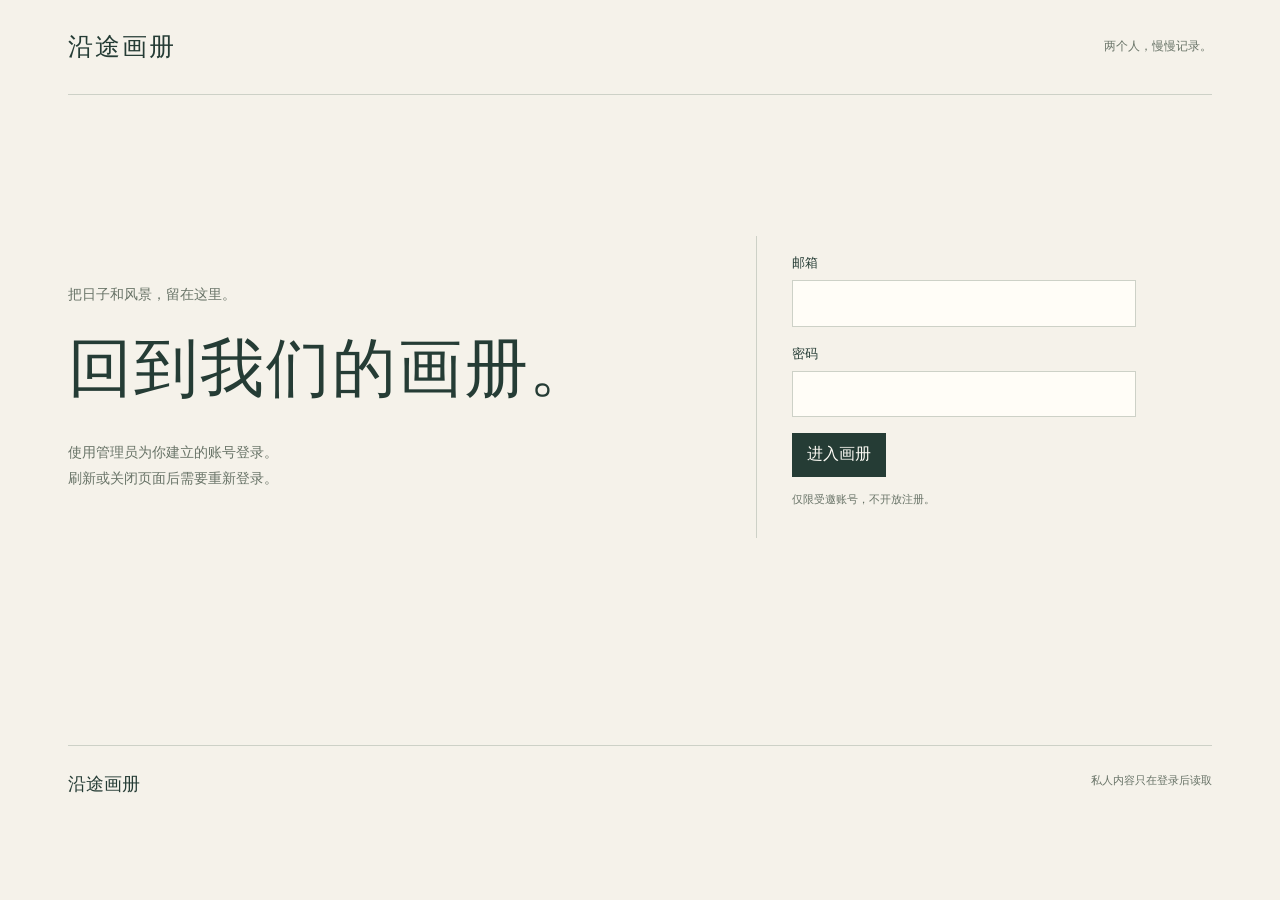
==== album/index.html @ aa5a9314 "Publish the two-account travel album login" ====
<!doctype html>
<html lang="zh-CN"><head>
<meta charset="utf-8"><meta name="viewport" content="width=device-width, initial-scale=1, viewport-fit=cover">
<meta name="theme-color" content="#f5f2ea"><meta name="robots" content="noindex,nofollow"><meta name="referrer" content="no-referrer">
<meta http-equiv="Content-Security-Policy" content="default-src 'none'; script-src 'self'; style-src 'self'; img-src 'self' blob:; connect-src https://ddzyscymhtgchghepqjr.supabase.co; font-src 'none'; object-src 'none'; base-uri 'none'; form-action 'none'">
<title>沿途画册</title><link rel="stylesheet" href="./styles.css"><script type="module" src="./app.js"></script>
</head><body>
<a class="skip" href="#entries">跳到画册</a><div class="page">
<header><a class="brand" href="./index.html">沿途画册</a><span>两个人，慢慢记录。</span></header>
<main>
<section id="unconfigured" class="welcome" hidden><p class="note">还差一步，故事才会在这里开始。</p><h1>画册尚未连接。</h1><p>登录和同步后台还没有接好。当前页面没有私人内容；接入完成后，只有受邀的两个人可以登录。</p></section>
<section id="login" class="welcome" hidden><div><p class="note">把日子和风景，留在这里。</p><h1>回到我们的画册。</h1><p>使用管理员为你建立的账号登录。<br>刷新或关闭页面后需要重新登录。</p></div><form id="login-form"><label>邮箱<input id="email" type="email" autocomplete="username" required maxlength="254"></label><label>密码<input id="password" type="password" autocomplete="current-password" required maxlength="512"></label><button class="primary" type="submit">进入画册</button><p id="login-status" role="status"></p><p class="fine">仅限受邀账号，不开放注册。</p></form></section>
<section id="album" hidden>
<div class="intro"><div><p class="note">一张照片，几句日常。</p><h1>把沿途，<br>写成我们的日子。</h1></div><div class="toolbar"><span id="identity"></span><button id="new-entry" class="primary" type="button">＋ 添加照片 / 日常</button><button id="refresh" type="button">刷新</button><button id="export" type="button">导出备份</button><button id="logout" type="button">退出</button></div></div>
<p id="sync-status" class="sync-state" role="status"></p><p id="operation-status" role="status"></p>
<div class="filterbar"><label>按城市翻阅<select id="city"><option value="">全部城市</option></select></label><span id="entry-count"></span></div>
<div id="entries" class="entries"></div><button id="more" class="more" type="button" hidden>再翻 12 页</button>
<p id="empty" class="empty" hidden>这里还是空白。写一页日常，或上传第一张旅途照片。</p>
</section>
<noscript><p>请打开浏览器的 JavaScript，再登录画册。</p></noscript>
</main><footer>沿途画册<span>私人内容只在登录后读取</span></footer></div>
<dialog id="editor" aria-labelledby="editor-title"><form id="entry-form"><div class="dialog-heading"><h2 id="editor-title">写一页</h2><button id="close-editor" type="button">关闭</button></div><label>标题<input id="title" maxlength="100" placeholder="给这一页起个名字，可留空"></label><label>想记下什么<textarea id="body" rows="7" maxlength="20000" placeholder="今天的小事，也值得留一页。"></textarea></label><div class="two-cols"><label>日期（可留空）<input id="day" type="date"></label><label>城市（逗号分隔，最多 8 个）<input id="cities" maxlength="250" placeholder="例如：珠海，苏州"></label></div><label>添加照片（每次最多 6 张）<input id="files" type="file" accept="image/jpeg,image/png,image/webp" multiple></label><p class="fine">上传的是压缩版 JPEG，长边最多 2048 像素；会移除拍摄位置等信息，透明区域转白色。原图请自行保留。每张原文件限 20MB；HEIC 请先转换。</p><div id="editor-photos" class="editor-photos"></div><p id="draft-status" role="status">草稿只留在当前页面，刷新和退出后会清空。</p><p id="save-status" role="alert"></p><button id="save-entry" class="primary" type="submit">保存这一页</button></form></dialog>
<dialog id="photo-viewer" aria-labelledby="photo-title"><div class="dialog-heading"><h2 id="photo-title">画册照片</h2><button id="close-photo" type="button">关闭</button></div><img id="large-photo" alt="画册照片"></dialog>
<dialog id="backup" aria-labelledby="backup-title"><div class="dialog-heading"><h2 id="backup-title">导出备份</h2><button id="close-backup" type="button">关闭</button></div><p>日记和照片分开下载。照片分成每份最多 32MB 的 ZIP，点一次下载一份，避免手机内存不足。照片为画册中的压缩版本。</p><p id="backup-status" role="status"></p><button id="download-json" type="button">下载日记 JSON</button><button id="download-photos" type="button" hidden>下载照片</button><div id="backup-link"></div><p class="fine">备份包含私人内容，请保存在自己的设备。导出期间请不要在其他设备修改画册；如果有改动，请重新开始备份。</p></dialog>
</body></html>
---- album/styles.css ----
:root{--paper:#f5f2ea;--ink:#253c35;--muted:#687367;--line:#cdd1c7;--white:#fffdf7;--sea:#285866;--serif:"Songti SC","SimSun",serif;font-family:-apple-system,BlinkMacSystemFont,"PingFang SC","Microsoft YaHei",sans-serif;color:var(--ink);background:var(--paper)}*{box-sizing:border-box}body{margin:0}[hidden]{display:none!important}button,input,textarea,select{font:inherit}button,a{-webkit-tap-highlight-color:transparent}button{min-height:44px;padding:9px 14px;border:1px solid var(--line);background:transparent;color:var(--ink);cursor:pointer}button:disabled{opacity:.55;cursor:wait}input,textarea,select{display:block;width:100%;padding:11px;border:1px solid var(--line);border-radius:0;background:var(--white);color:var(--ink)}textarea{resize:vertical;line-height:1.8}label{display:block;font-size:13px;line-height:1.7}label>input,label>textarea,label>select{margin-top:6px}a{color:inherit;text-underline-offset:5px}:focus-visible{outline:3px solid var(--sea);outline-offset:4px}h1,h2,h3,p{margin:0}.page{max-width:1240px;padding:0 48px;margin:auto}header{display:flex;justify-content:space-between;align-items:center;padding:28px 0;border-bottom:1px solid var(--line)}.brand{font:25px/1.5 var(--serif);text-decoration:none;letter-spacing:.08em}header>span{font-size:12px;color:var(--muted)}.skip{position:fixed;left:12px;top:-80px;background:var(--white);padding:12px}.skip:focus{top:10px;z-index:5}h1{font:400 clamp(38px,5vw,64px)/1.4 var(--serif);letter-spacing:.03em;margin:15px 0 25px}h2,h3{font-family:var(--serif);font-weight:400}.note{font:16px/1.8 var(--serif);color:var(--muted)}.welcome{min-height:65vh;padding:80px 0;display:grid;grid-template-columns:1.15fr .85fr;gap:70px;align-items:center}.welcome>p,.welcome>div>p{font-size:14px;line-height:1.9;color:var(--muted)}#unconfigured{display:block;max-width:700px}#unconfigured p{max-width:500px}form label{margin-bottom:16px}.primary{background:var(--ink);color:var(--white);border-color:var(--ink)}#login-form{max-width:380px;border-left:1px solid var(--line);padding:16px 0 16px 35px}.fine{font-size:11px!important;line-height:1.9!important;color:var(--muted);margin:12px 0}#login-status,#save-status,#operation-status{font-size:13px;line-height:1.8;white-space:pre-wrap;color:#8a3e2d;margin-top:10px}.intro{display:flex;justify-content:space-between;gap:50px;align-items:center;padding:55px 0 20px}.toolbar{display:flex;flex-wrap:wrap;max-width:340px;gap:9px;justify-content:flex-end}.toolbar>span{display:block;width:100%;text-align:right;font-size:12px;margin-bottom:5px;color:var(--muted)}.toolbar button{font-size:12px}.sync-state{font-size:12px;color:var(--muted);min-height:22px}.filterbar{display:flex;align-items:end;justify-content:space-between;gap:20px;border-top:1px solid var(--line);padding:25px 0 32px;margin-top:20px}.filterbar label{width:min(270px,65%)}.filterbar>span{font-size:12px;color:var(--muted);padding-bottom:12px}.entries{display:grid;grid-template-columns:repeat(2,minmax(0,1fr));gap:42px 35px;align-items:start}.entry:nth-child(even){margin-top:45px}.cover{position:relative;background:#dfe5d9;border:0;padding:0;width:100%;aspect-ratio:1.3;display:block;overflow:hidden;text-align:center}.cover img{width:100%;height:100%;object-fit:cover;display:block}.cover span{display:block;font-size:12px;padding:20px}.entry-meta{display:flex;justify-content:space-between;gap:10px;flex-wrap:wrap;font-size:11px;color:var(--muted);margin:15px 0 8px}.entry h2{font-size:27px;line-height:1.5;overflow-wrap:anywhere}.entry-text{font-size:14px;line-height:2;white-space:pre-wrap;overflow-wrap:anywhere;margin-top:12px}.entry-cities{font-size:12px;color:var(--sea);line-height:1.8;margin-top:9px}.entry-actions{display:flex;gap:8px;flex-wrap:wrap;margin-top:14px}.entry-actions button{font-size:12px;padding:6px 10px}.replies{margin-top:20px;border-top:1px solid var(--line);padding-top:14px}.replies summary{font-size:12px;cursor:pointer;min-height:35px}.reply{border-bottom:1px dashed var(--line);padding:12px 0}.reply p{white-space:pre-wrap;overflow-wrap:anywhere;font-size:12px;line-height:1.9}.reply small{font-size:10px;color:var(--muted)}.reply button{font-size:11px;padding:4px 9px;min-height:35px;margin-top:6px}.reply-form{margin-top:12px}.reply-form textarea{font-size:13px}.reply-form button{font-size:12px;margin-top:8px}.reply-status{font-size:12px;color:#8a3e2d;line-height:1.8}.empty{padding:55px 0 80px;line-height:2;font:22px/2 var(--serif);color:var(--muted);max-width:450px}.more{margin:35px 0;width:100%}footer{margin-top:65px;border-top:1px solid var(--line);padding:25px 0 35px;font:18px/1.5 var(--serif);display:flex;justify-content:space-between;gap:20px}footer span{font:11px/1.8 -apple-system,BlinkMacSystemFont,sans-serif;color:var(--muted)}dialog{width:min(700px,94vw);max-height:90svh;overflow:auto;border:0;background:var(--paper);color:var(--ink);padding:26px}dialog::backdrop{background:#10251de3}.dialog-heading{display:flex;justify-content:space-between;align-items:center;gap:18px;margin-bottom:24px}.dialog-heading h2{font-size:27px}.dialog-heading button{font-size:12px}.two-cols{display:grid;grid-template-columns:1fr 1fr;gap:16px}#draft-status{font-size:12px;color:var(--muted);line-height:1.9;margin:15px 0}#save-entry{margin-top:15px}.editor-photos{display:flex;flex-wrap:wrap;gap:8px}.editor-photos button{font-size:12px}#photo-viewer{width:min(1100px,96vw)}#large-photo{display:block;max-width:100%;max-height:70svh;object-fit:contain;margin:auto}.photo-nav{display:flex;justify-content:center;gap:12px;margin-top:15px}.photo-nav button{font-size:12px}#backup>p{font-size:13px;line-height:1.9}#backup>button{font-size:12px;margin:20px 8px 0 0}#backup-link a{display:block;margin-top:20px;padding:12px;background:var(--ink);color:white;text-decoration:none;font-size:13px}body.dialog-open{overflow:hidden}
@media(max-width:700px){.page{padding:0 22px}header{padding:19px 0}.brand{font-size:23px}header>span{font-size:10px}.welcome{display:block;padding:45px 0}.welcome h1{font-size:37px}#login-form{border:0;border-top:1px solid var(--line);padding:25px 0 0;margin-top:35px;max-width:none}.intro{display:block;padding:40px 0 20px}h1{font-size:42px}.toolbar{max-width:none;justify-content:flex-start;gap:7px}.toolbar>span{text-align:left;margin:0 0 4px}.toolbar button{font-size:11px;padding:8px 11px}.entries{display:block}.entry{margin-bottom:38px}.entry:nth-child(even){margin-top:0}.entry h2{font-size:26px}.entry-text{font-size:14px}.filterbar{padding-top:20px}.filterbar label{font-size:11px}.filterbar>span{font-size:11px}dialog{padding:20px 16px}.two-cols{grid-template-columns:1fr;gap:0}.dialog-heading h2{font-size:25px}footer{margin-top:45px;font-size:16px}footer span{font-size:10px}}
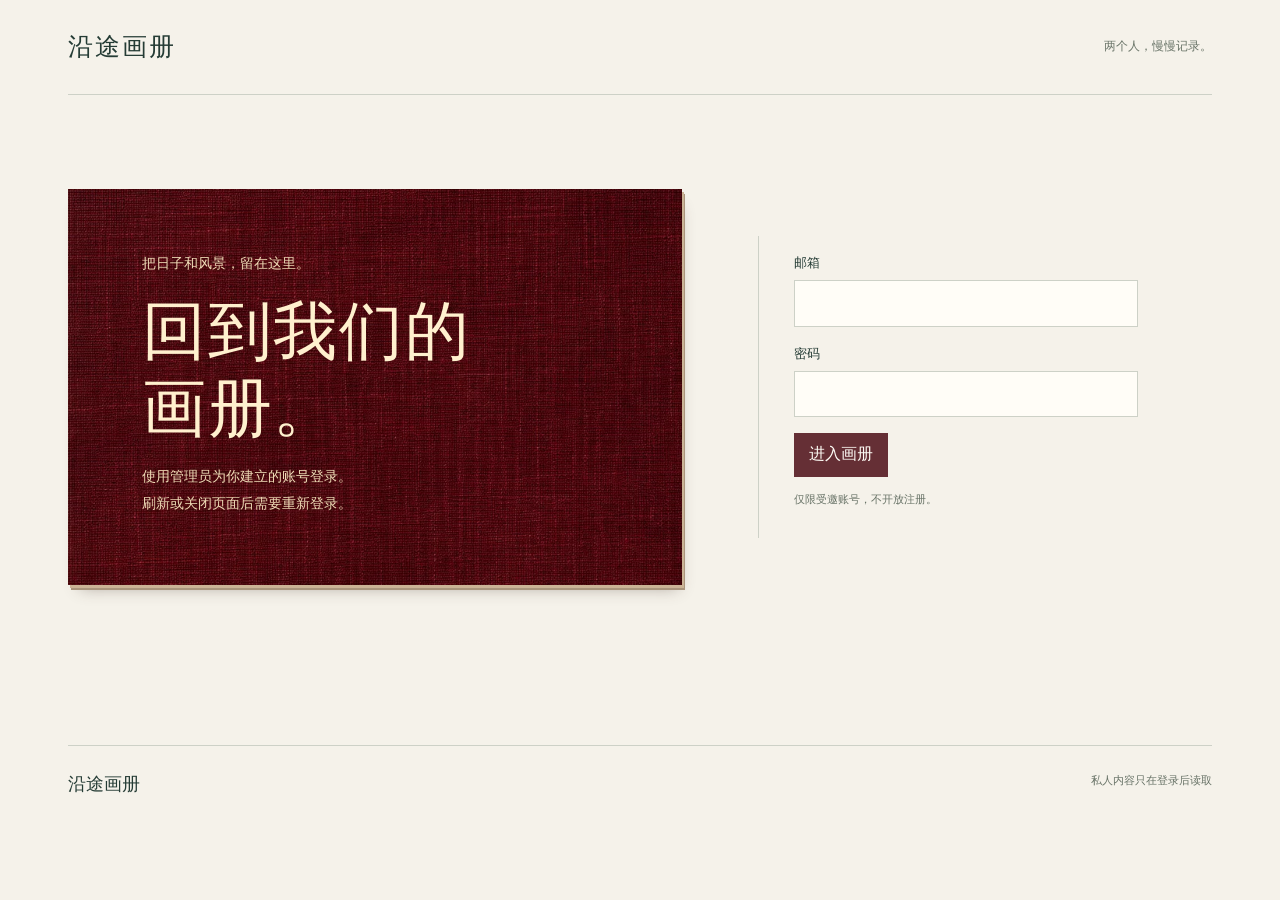
==== commit 4c6463af: "Publish the city travel scrapbook, daily note wall and monthly album" ====
--- a/album/index.html
+++ b/album/index.html
@@ -2,24 +2,83 @@
 <html lang="zh-CN"><head>
 <meta charset="utf-8"><meta name="viewport" content="width=device-width, initial-scale=1, viewport-fit=cover">
 <meta name="theme-color" content="#f5f2ea"><meta name="robots" content="noindex,nofollow"><meta name="referrer" content="no-referrer">
-<meta http-equiv="Content-Security-Policy" content="default-src 'none'; script-src 'self'; style-src 'self'; img-src 'self' blob:; connect-src https://ddzyscymhtgchghepqjr.supabase.co; font-src 'none'; object-src 'none'; base-uri 'none'; form-action 'none'">
-<title>沿途画册</title><link rel="stylesheet" href="./styles.css"><script type="module" src="./app.js"></script>
+<meta http-equiv="Content-Security-Policy" content="default-src 'none'; script-src 'self' 'sha256-fIa8Qp5Zd8d8VQ41H+qjPJ91Xl4OFo8BwIzzTF0XQ4Y='; style-src 'self' 'sha256-AMOrjbcO7VZFXusDMCEj9s4FpHkbb//z67E5ET54gw0='; img-src 'self' blob: data:; frame-src about:; connect-src https://ddzyscymhtgchghepqjr.supabase.co; font-src 'none'; object-src 'none'; base-uri 'none'; form-action 'none'">
+<link rel="icon" type="image/webp" href="./cloth-cover.webp"><link rel="stylesheet" href="./paper.css?v=5"><title>沿途画册</title><link rel="stylesheet" href="./styles.css?v=20261119-archive"><link rel="stylesheet" href="./spaces.css?v=1"><link rel="stylesheet" href="./wall.css?v=2"><link rel="stylesheet" href="./month-album.css?v=2"><script type="module" src="./app.js?v=20261119-walls"></script>
 </head><body>
-<a class="skip" href="#entries">跳到画册</a><div class="page">
+<a class="skip" href="#main-content">跳到正文</a><div class="page">
 <header><a class="brand" href="./index.html">沿途画册</a><span>两个人，慢慢记录。</span></header>
-<main>
+<main id="main-content" tabindex="-1">
+<p id="boot-status" class="boot-status" role="status">正在打开画册，网络较慢时请稍候。<br><a href="./index.html?v=20261113-audit2">长时间没有显示？重新加载</a></p>
 <section id="unconfigured" class="welcome" hidden><p class="note">还差一步，故事才会在这里开始。</p><h1>画册尚未连接。</h1><p>登录和同步后台还没有接好。当前页面没有私人内容；接入完成后，只有受邀的两个人可以登录。</p></section>
 <section id="login" class="welcome" hidden><div><p class="note">把日子和风景，留在这里。</p><h1>回到我们的画册。</h1><p>使用管理员为你建立的账号登录。<br>刷新或关闭页面后需要重新登录。</p></div><form id="login-form"><label>邮箱<input id="email" type="email" autocomplete="username" required maxlength="254"></label><label>密码<input id="password" type="password" autocomplete="current-password" required maxlength="512"></label><button class="primary" type="submit">进入画册</button><p id="login-status" role="status"></p><p class="fine">仅限受邀账号，不开放注册。</p></form></section>
 <section id="album" hidden>
-<div class="intro"><div><p class="note">一张照片，几句日常。</p><h1>把沿途，<br>写成我们的日子。</h1></div><div class="toolbar"><span id="identity"></span><button id="new-entry" class="primary" type="button">＋ 添加照片 / 日常</button><button id="refresh" type="button">刷新</button><button id="export" type="button">导出备份</button><button id="logout" type="button">退出</button></div></div>
-<p id="sync-status" class="sync-state" role="status"></p><p id="operation-status" role="status"></p>
-<div class="filterbar"><label>按城市翻阅<select id="city"><option value="">全部城市</option></select></label><span id="entry-count"></span></div>
-<div id="entries" class="entries"></div><button id="more" class="more" type="button" hidden>再翻 12 页</button>
-<p id="empty" class="empty" hidden>这里还是空白。写一页日常，或上传第一张旅途照片。</p>
+<header class="space-header">
+  <a href="#cover" class="space-brand" data-destination="cover" aria-label="返回画册封面"><span class="book-mark" aria-hidden="true"></span>沿途画册</a>
+  <nav class="space-nav" aria-label="选择画册空间"><a href="#travel" data-destination="travel">旅行画册</a><a href="#daily" data-destination="daily">日常便签</a><a href="#photos" data-destination="photos">日常相册</a></nav>
+  <details id="album-tools"><summary aria-label="画册工具"><span aria-hidden="true">•••</span></summary><div class="tools-menu">
+    <span id="identity"></span><button id="original-story" type="button" hidden>重看故事与信</button><button id="refresh" type="button">刷新画册</button><button id="export" type="button">导出备份</button><button id="logout" type="button">退出画册</button><p id="sync-status" role="status"></p>
+  </div></details>
+</header>
+<p id="operation-status" role="status"></p>
+<div id="original-recovery" hidden><p id="original-status" role="status"></p><button id="original-retry" type="button">重试加载原画册</button></div>
+<section data-space="cover" aria-label="画册封面" tabindex="-1"><div id="original-intro" hidden tabindex="-1"></div></section>
+<section id="photo-collection" data-space="travel" tabindex="-1" aria-label="旅行画册" hidden><div id="original-archive" hidden tabindex="-1" data-view="album"></div><details id="travel-records" hidden><summary>旅行记录管理</summary><div id="travel-record-list"></div></details></section>
+<section id="journal-start" data-space="daily" tabindex="-1" aria-label="日常便签墙" hidden>
+<div class="journal-layout">
+  <section class="note-wall" aria-labelledby="journal-title">
+    <div class="wall-heading">
+      <h2 id="journal-title" tabindex="-1">日常便签墙</h2>
+      <button id="new-entry" class="wall-new" type="button">＋ 写便签</button>
+    </div>
+    <div class="filterbar wall-filter"><label>按城市看<select id="city"><option value="">全部城市</option></select></label><span id="entry-count"></span></div>
+    <div class="wall-board">
+      <div id="entries" class="entries"></div>
+      <button id="empty" class="daily-postcard" type="button" hidden>
+        <span class="postcard-picture"></span>
+        <span class="postcard-writing"><time class="postmark" aria-hidden="true"></time><span class="postcard-prompt">今天有什么<br>想记住的小事？</span><span class="postcard-action">写第一张便签 ↗</span></span>
+      </button>
+    </div>
+    <nav id="wall-pager" aria-label="翻看便签墙" hidden>
+      <button id="wall-newer" type="button">← 更新的便签</button>
+      <output id="wall-range" aria-live="polite"></output>
+      <button id="wall-older" type="button">更早的便签 →</button>
+    </nav>
+  </section>
+  <div id="original-note" hidden></div>
+</div>
+</section>
+<section id="synced-archive" data-space="photos" hidden aria-label="日常相册，按月翻阅" tabindex="-1"></section>
 </section>
 <noscript><p>请打开浏览器的 JavaScript，再登录画册。</p></noscript>
 </main><footer>沿途画册<span>私人内容只在登录后读取</span></footer></div>
-<dialog id="editor" aria-labelledby="editor-title"><form id="entry-form"><div class="dialog-heading"><h2 id="editor-title">写一页</h2><button id="close-editor" type="button">关闭</button></div><label>标题<input id="title" maxlength="100" placeholder="给这一页起个名字，可留空"></label><label>想记下什么<textarea id="body" rows="7" maxlength="20000" placeholder="今天的小事，也值得留一页。"></textarea></label><div class="two-cols"><label>日期（可留空）<input id="day" type="date"></label><label>城市（逗号分隔，最多 8 个）<input id="cities" maxlength="250" placeholder="例如：珠海，苏州"></label></div><label>添加照片（每次最多 6 张）<input id="files" type="file" accept="image/jpeg,image/png,image/webp" multiple></label><p class="fine">上传的是压缩版 JPEG，长边最多 2048 像素；会移除拍摄位置等信息，透明区域转白色。原图请自行保留。每张原文件限 20MB；HEIC 请先转换。</p><div id="editor-photos" class="editor-photos"></div><p id="draft-status" role="status">草稿只留在当前页面，刷新和退出后会清空。</p><p id="save-status" role="alert"></p><button id="save-entry" class="primary" type="submit">保存这一页</button></form></dialog>
-<dialog id="photo-viewer" aria-labelledby="photo-title"><div class="dialog-heading"><h2 id="photo-title">画册照片</h2><button id="close-photo" type="button">关闭</button></div><img id="large-photo" alt="画册照片"></dialog>
+<section id="original-gift" aria-label="原设计故事与信" hidden>
+<div class="gift-controls"><button id="original-skip" type="button">进入日记 / 画册</button><button id="original-logout" type="button">退出</button></div>
+<div id="original-frame"></div>
+</section>
+<dialog id="editor" aria-labelledby="editor-title">
+<form id="entry-form">
+  <div class="dialog-heading"><h2 id="editor-title">写一页</h2><button id="close-editor" type="button">关闭</button></div>
+  <div class="letterhead" hidden><time class="postmark"></time><span id="editor-stamp" aria-hidden="true"></span></div>
+  <div id="trip-fields" hidden><label>贴到哪个城市<select id="trip-choice"></select></label><label id="trip-name-label">城市名<input id="trip-name" maxlength="30"></label></div>
+  <label class="letter-body"><span>想记下什么</span><textarea id="body" rows="5" maxlength="20000" placeholder="今天想记住的是……"></textarea></label>
+  <details id="entry-details">
+    <summary>标题、日期和城市</summary>
+    <label>标题<input id="title" maxlength="100" placeholder="给这一页起个名字，可留空"></label>
+    <div class="two-cols"><label>日期（可留空）<input id="day" type="date"></label><label>城市（逗号分隔，最多 8 个）<input id="cities" maxlength="250" placeholder="例如：珠海，苏州"></label></div>
+  </details>
+  <label class="attach-photos"><span>贴照片</span><input id="files" type="file" accept="image/jpeg,image/png,image/webp" multiple></label>
+  <details class="upload-info"><summary>照片格式与大小</summary><p class="fine">每次最多 6 张，每张原文件限 20MB。上传后保存为长边最多 2048 像素的 JPEG，移除拍摄位置等信息，透明区域转白色。原图请自行保留，HEIC 请先转换。</p></details>
+  <div id="print-proof" hidden></div><div id="editor-photos" class="editor-photos"></div>
+  <p id="save-status" role="alert"></p>
+  <div class="writing-footer"><p id="draft-status" role="status"></p><button id="save-entry" class="primary" type="submit">保存这一页</button></div>
+</form>
+</dialog>
+<dialog id="photo-viewer" aria-labelledby="photo-title"><div class="dialog-heading"><h2 id="photo-title" aria-live="polite">画册照片</h2><button id="close-photo" type="button">关闭</button></div><img id="large-photo" alt="画册照片"></dialog>
+<dialog id="trip-card" aria-labelledby="trip-card-title">
+<div class="card-top"><span>旅行手写卡</span><button id="close-trip-card" type="button">收回纸袋</button></div>
+<h2 id="trip-card-title"></h2><div id="card-memories"></div>
+<button id="write-trip-card" type="button" class="primary">写一张卡</button>
+</dialog>
+<dialog id="original-viewer" aria-labelledby="original-photo-title"><div class="dialog-heading"><h2 id="original-photo-title">原旅行照片</h2><button id="original-photo-close" type="button">关闭</button></div><img id="original-photo" alt=""></dialog>
 <dialog id="backup" aria-labelledby="backup-title"><div class="dialog-heading"><h2 id="backup-title">导出备份</h2><button id="close-backup" type="button">关闭</button></div><p>日记和照片分开下载。照片分成每份最多 32MB 的 ZIP，点一次下载一份，避免手机内存不足。照片为画册中的压缩版本。</p><p id="backup-status" role="status"></p><button id="download-json" type="button">下载日记 JSON</button><button id="download-photos" type="button" hidden>下载照片</button><div id="backup-link"></div><p class="fine">备份包含私人内容，请保存在自己的设备。导出期间请不要在其他设备修改画册；如果有改动，请重新开始备份。</p></dialog>
 </body></html>
--- a/album/paper.css
+++ b/album/paper.css
@@ -0,0 +1,178 @@
+#album .folio-title {padding:0 0 1.1rem}
+#album .folio-title h2 {font-size:clamp(32px,4.2vw,54px);letter-spacing:.06em}
+#album .folio-title p {margin:.1rem 0 0}
+.scrapbook {max-width:1080px;margin:auto}
+.linen-table {position:relative;aspect-ratio:3/2;background:#e2d6c2 url(./linen-book.webp) center/100% 100%;container-type:inline-size}
+.book-desk {position:absolute;inset:6.7% 6% 9.5% 5.6%;display:grid;grid-template-columns:1fr 1fr;perspective:1500px;isolation:isolate;touch-action:pan-y pinch-zoom;user-select:none}
+.scrap-page {position:relative;min-width:0;height:100%;overflow:hidden;color:#eee9dc}
+.scrap-page[hidden],#entry-form [hidden] {display:none!important}
+#album .scrap-page .folio-photo,.blank-print,.pasted-print {
+  position:absolute;box-sizing:border-box;display:flex;flex-direction:column;align-items:stretch;
+  margin:0;padding:1.4%;width:67%;height:auto;left:7%;top:12%;aspect-ratio: .75;
+  transform:rotate(-4deg);background:#f0eee6;color:#403d35;border:0;border-radius:1px;
+  box-shadow:.3px .9px 1px #100d0973,2px 4px 5px -3px #100d09ab;
+}
+#album .scrap-page .folio-photo .folio-image,.pasted-print .folio-image {
+  position:relative;flex:1;min-height:0;width:100%;margin:0;padding:0;aspect-ratio:auto;border:none;
+  border-radius:0;overflow:hidden;background:#252622;cursor:zoom-in;color:#f2eee3;
+}
+#album .scrap-page .folio-image img,.pasted-print>img {width:100%;height:100%;object-fit:cover;display:block}
+#album .scrap-page .folio-image img[hidden] {display:none}
+#album .scrap-page .folio-image::after {content:'';position:absolute;inset:0;background:linear-gradient(129deg,#ffffff12,transparent 42%,#ffffff04);pointer-events:none}
+#album .hero .folio-photo figcaption {position:absolute;top:103%;left:1%;color:#d6cebc;letter-spacing:.12em;transform:rotate(1deg)}
+#album .scrap-page figcaption,.blank-caption,.trip-slip,.note-card,.pocket-front {
+  font:400 clamp(13px,1.9cqw,23px)/1.38 "Journal Hand","Kaiti SC",STKaiti,serif;
+}
+#album .scrap-page figcaption,.pasted-print figcaption {padding:1.7% 1%;color:#39352b;overflow-wrap:anywhere}
+#album .scrap-page .folio-photo::before,.blank-print::before {
+  content:'';position:absolute;z-index:2;left:32%;top:-2.8%;width:34%;height:7%;
+  background:linear-gradient(102deg,#e3cf9e91,#ede2c1af 64%,#d4c9a399);transform:rotate(3deg);
+  clip-path:polygon(1% 0,99% 0,98% 15%,100% 29%,98% 48%,100% 66%,98% 86%,99% 100%,0 98%,2% 75%,0 64%,1.5% 41%,0 24%);
+}
+#album .creek .folio-photo {width:53%;left:12%;top:26%;transform:rotate(5deg);padding:1.3% 1.3% 0;aspect-ratio:.71}
+#album .creek figcaption {padding:2% 4% 4%;text-align:center}
+#album .hero .suzhou-photo {transform:rotate(2deg);left:16%;top:20%;width:59%}
+#album .hero .banna-photo {top:10%;width:65%;transform:rotate(-2deg)}
+#album .hero .huzhou-photo {top:18%;width:62%;left:12%}
+.blank-print {left:22%;top:19%;width:55%;aspect-ratio:.82;padding:2%;transform:rotate(3deg);cursor:pointer}
+.blank-window {flex:1;display:grid;place-items:center;background:linear-gradient(128deg,#292b29,#191b1a);color:#c9c9bc;font:300 25px/1 system-ui}
+.blank-caption {padding:.6em 0 .35em;text-align:center}
+.final .blank-print {top:30%;width:58%;left:21%;transform:rotate(-3deg)}
+.trip-slip {position:absolute;left:24%;top:49%;color:#d5c8aa;transform:rotate(-3deg);border-bottom:1px solid #8b847555;padding:.35em 1.4em}
+.paper-pocket {position:absolute;right:7%;bottom:6%;width:40%;height:21%;transform:rotate(-6deg);color:#41382c}
+.note-card,.pocket-front {position:absolute;width:100%;border:0;border-radius:0;cursor:pointer;text-align:left}
+.note-card {inset:0 5% auto;width:90%;height:92%;padding:6% 8%;color:#4f473b;background:repeating-linear-gradient(0deg,#b6a98b2b 0 1px,transparent 1px 1.4em),#e6deca;box-shadow:1px 2px 3px #15110b75;transform:rotate(3deg);transition:transform .35s;text-overflow:ellipsis;overflow:hidden}
+.note-card small {display:block;font:inherit;font-size:.72em;margin-bottom:.3em}
+.note-card span {display:block;font-size:.78em;white-space:pre-line}
+.pulled .note-card {transform:translateY(-60%) rotate(-3deg)}
+.pocket-front {inset:auto 0 0;height:68%;padding:11% 7% 2%;font-size:clamp(11px,1.25cqw,17px);color:#4e3b29;background:linear-gradient(155deg,#dcc59c 0%,#c7a57a 57%,#b4956e);border-top:2px solid #e5d0aa;border-bottom:1px solid #a98b61;box-shadow:1px 2px 2px #100e0c66;clip-path:polygon(0 4%,8% 7%,17% 3%,25% 7%,47% 3%,61% 5%,74% 1%,88% 5%,100% 2%,100% 100%,0 100%)}
+.book-nav {display:flex;align-items:center;justify-content:space-between;gap:12px;margin:6px 0;color:#493c30}
+.book-nav button {padding:6px 14px;min-height:44px;background:transparent;font:inherit;color:inherit;border:0;cursor:pointer}
+.book-nav button:disabled {opacity:.4}
+.book-nav output {font:italic 16px Georgia,serif}
+.curl-layer {position:absolute;inset:0;z-index:5;pointer-events:none;transform-style:preserve-3d}
+.curl-layer::before {content:'';position:absolute;inset:0;background:linear-gradient(90deg,transparent,#000 45%,transparent);opacity:var(--cast,0)}
+.curl-strip {position:absolute;left:0;top:0;height:100%;transform-origin:0 50%;transform-style:preserve-3d}
+.curl-face {position:absolute;inset:0;overflow:hidden;backface-visibility:hidden}
+.curl-face.reverse {transform:rotateY(180deg)}
+.curl-face>.scrap-page,.stationary {position:absolute;top:0;height:100%}
+.stationary {width:50%}
+.curl-layer .scrap-page,.proof-page {background:#272726 url(./linen-book.webp) 10.1% 42%/226.25% 119.33%}
+.curl-layer .right-page {background-position:89% 42%}
+.pasted-print {width:71%;top:12%;left:11%;aspect-ratio:.78;padding:1.8%;height:auto}
+.pasted-print figcaption {min-height:1.3em;line-height:1.35;font-size:clamp(11px,1.5cqw,18px);overflow-wrap:anywhere;white-space:pre-wrap;max-height:4em;overflow:auto}
+.pasted-print img {flex:1;min-height:0}
+.detail-print::after {position:absolute;content:'';inset:auto -3% -2% -3%;height:12%;background:linear-gradient(150deg,#dec6a1,#bd976c);clip-path:polygon(0 0,55% 24%,100% 0,100% 100%,0 100%);pointer-events:none}
+#trip-fields {display:grid;grid-template-columns:1fr 1fr;gap:12px}
+#editor-photos .pending-photo:has(input) {width:min(250px,100%);background:#f1ecdf;padding:9px}
+.pending-photo input {width:100%;margin-block:7px}
+#editor-photos .pending-photo button {padding:4px 6px;min-height:34px}
+#editor-photos .pending-photo:has(input) img {width:100%;height:80px}
+.proof-pages {display:grid;grid-template-columns:repeat(2,minmax(0,1fr));gap:2px;margin:8px 0 16px}
+.proof-page {position:relative;aspect-ratio: .79;container-type:inline-size}
+#original-archive button:focus-visible,.scrapbook button:focus-visible {outline:2px solid #bc953f;outline-offset:2px}
+@media(max-width:700px){
+ .linen-table {aspect-ratio: .76;background-size:200% 100%;background-position:left}
+ .linen-table:has(.book-desk>.right-page:not([hidden])) {background-position:right}
+ .book-desk {inset:6.7% 2% 9.5% 10%;grid-template-columns:1fr}
+ .linen-table:has(.book-desk>.right-page:not([hidden])) .book-desk {inset-inline:2% 10%}
+ .stationary {width:100%}
+ .blank-caption {font-size:14px}
+}
+@media(prefers-reduced-motion:reduce){.note-card {transition:none}}
+.paper-pocket .note-card {height:66%;top:-12%;padding:5% 7%;text-align:left}
+.paper-pocket.pulled .note-card {height:112%;top:0%;overflow:auto;transform:translateY(-75%) rotate(-3deg)}
+ .paper-pocket .pocket-front,.detail-print::after {background:transparent url(./kraft-pocket.webp) center/100% 100% no-repeat;border:0;clip-path:none;box-shadow:none;filter:drop-shadow(1px 2px 1px #100e0c70)}
+.paper-pocket .pocket-front {text-align:right;padding-right:11%}
+#album .hero .sea-photo figcaption {display:none}
+
+/* Each sheet has one city and a bounded set of evenly spaced prints. */
+#album .trip-title {
+  position:absolute; top:5%; left:10%; margin:0; max-width:70%;
+  color:#eee6d2; font:400 clamp(20px,3cqw,40px)/1.15 "Journal Hand","Kaiti SC",STKaiti,serif;
+  overflow:hidden; text-overflow:ellipsis; white-space:nowrap;
+}
+.trip-page-number {
+  position:absolute;right:10%;top:6.5%;color:#d3c8b5;font:italic clamp(11px,1.5cqw,16px) Georgia,serif;
+}
+.linen-table.thick-book::after {
+  content:'';position:absolute;z-index:-1;inset:91% 6% 8.2% 6.3%;border-radius:1% 2% 3% 3%;
+  background:repeating-linear-gradient(0deg,#302d26 0 1px,#72634c 1px 2px,#9d8a6c 2px 3px);
+  box-shadow:1px 4px 5px #3c33275b;
+}
+.linen-table {isolation:isolate}
+/* Fixed mounting positions let later prints fill the unused corners. */
+.city-photo-layout {position:absolute;inset:0;pointer-events:none}
+:is(#album,.proof-page) .city-photo-layout .folio-photo {
+  position:absolute;inset:auto;left:11%;top:16%;width:56%;height:56%;min-width:0;min-height:0;
+  display:flex;flex-direction:column;align-items:stretch;box-sizing:border-box;
+  padding:1.15% 1.15% 2.4%;margin:0;aspect-ratio:auto;pointer-events:auto;
+  transform:rotate(-2.5deg);background:#f3f0e7;box-shadow:1px 2px 2px #100d0970,3px 5px 5px -4px #18130e;
+}
+:is(#album,.proof-page) .right-page .city-photo-layout .folio-photo:first-child,
+.proof-page.right-page .city-photo-layout .folio-photo:first-child {
+  left:15%;top:23%;width:44%;height:47%;transform:rotate(2.6deg);
+}
+:is(#album,.proof-page) .city-photo-layout .folio-photo:nth-child(2) {
+  left:60%;top:74%;width:32%;height:22%;transform:rotate(3deg);
+}
+:is(#album,.proof-page) .right-page .city-photo-layout .folio-photo:nth-child(2),
+.proof-page.right-page .city-photo-layout .folio-photo:nth-child(2) {
+  left:66%;top:5%;width:28%;height:26%;transform:rotate(-3deg);
+}
+:is(#album,.proof-page) .city-photo-layout .folio-photo.landscape {height:auto;aspect-ratio:1.38}
+:is(#album,.proof-page) .city-photo-layout .folio-photo .folio-image, .proof-page .folio-photo>img {
+  width:100%;flex:1;min-height:0;min-width:0;background:#e9e5dc;
+}
+:is(#album,.proof-page) .city-photo-layout .folio-photo img {width:100%;height:100%;object-fit:contain;display:block;transform:none}
+:is(#album,.proof-page) .city-photo-layout .folio-photo img[hidden] {display:none}
+:is(#album,.proof-page) .city-photo-layout .folio-photo figcaption {
+  margin:0;padding:1.2% 2% 0;line-height:1.2;text-align:center;max-height:2.5em;overflow:hidden;
+  color:#454136;font:400 clamp(11px,1.5cqw,16px)/1.25 "Journal Hand","Kaiti SC",STKaiti,serif;
+}
+#album .left-page .city-photo-layout .folio-photo:not(.trip-upload) figcaption,.city-photo-layout figcaption:empty {display:none}
+@media(min-width:701px) {
+  #album .right-page .trip-title,.left-page .trip-page-controls,.right-page .trip-page-number {visibility:hidden}
+}
+.trip-sheet .blank-print {top:26%;left:17%;width:44%;transform:rotate(2deg)}
+.trip-sheet .paper-pocket {right:11%;bottom:6.5%;height:13%;width:35%;z-index:3}
+.trip-page-controls {position:absolute;left:7%;bottom:2%;z-index:4}
+.trip-text-button {
+  min-height:44px;padding:0 8px;border:0;background:transparent;color:#eee5d0;
+  font:400 clamp(12px,1.55cqw,17px)/1.25 "Journal Hand","Kaiti SC",STKaiti,serif;
+  cursor:pointer;text-decoration:underline;text-decoration-color:#e9dcc470;text-underline-offset:.22em;
+}
+.proof-page .city-photo-layout {inset:0}
+.proof-page {overflow:hidden}
+.proof-page.right-page {background-position:89% 42%}
+.proof-heading {position:absolute;top:4%;left:10%;margin:0;color:#eee6d2;font-size:12px}
+.proof-placeholder {display:grid;place-items:center;flex:1;min-height:0;background:#e8dfca;color:#665942;font-size:11px}
+@media(max-width:700px) {
+  .linen-table.thick-book::after {inset-inline:9% 0}
+  #album .trip-title {font-size:clamp(22px,7cqw,32px)}
+  .trip-sheet .paper-pocket {bottom:8%;width:38%}
+}
+
+.trip-sheet .blank-print.refill-print {
+  left:12%;top:74%;width:34%;height:21%;aspect-ratio:auto;transform:rotate(-3deg);padding:1% 1% .6%;
+}
+.refill-print .blank-window {font-size:clamp(14px,2.1cqw,20px);background:#373930;color:#d9d6c8}
+.refill-print .blank-caption {font-size:clamp(10px,1.1cqw,13px);padding:.3em 0;line-height:1.25}
+
+/* City dividers sit along the edge of the bound pages. */
+#album .folio-title {display:flex;align-items:baseline;justify-content:space-between;gap:16px;padding:0 0 7px}
+#album .folio-title h2 {font-family:"Songti SC",STSong,serif;font-weight:500;letter-spacing:.025em;color:#39362d}
+#album .folio-title p {font:14px/1.5 "Journal Hand","Kaiti SC",serif;color:#655f4e}
+.city-tabs {display:flex;justify-content:flex-start;gap:5px;padding:9px 3% 0;overflow-x:auto;scrollbar-width:thin}
+.city-tab {min-height:40px;flex:none;padding:6px 16px;border:1px solid #b8a788;border-bottom:0;border-radius:3px 5px 0 0;
+  background:#e4d9bc;color:#4a4638;letter-spacing:.05em;font:15px/1.2 "Journal Hand","Kaiti SC",serif;box-shadow:inset 0 -4px 4px -4px #715b39}
+.city-tab[aria-current] {background:#71373a;color:#fff3d7;border-color:#71373a;box-shadow:inset 0 1px 0 #b8877955}
+.city-tabs .city-tab:focus-visible {outline:2px solid #315e60;outline-offset:-3px}
+@media(max-width:700px){.city-tabs {gap:3px;padding-inline:0}.city-tab {padding:5px 11px;font-size:14px}#album .folio-title {padding-inline:0;align-items:flex-end}#album .folio-title p {font-size:12px}}
+.trip-sheet .paper-pocket {width:37%;height:15%;bottom:6%;right:8%}
+.paper-pocket .note-card {touch-action:none;cursor:grab;color:#3c342a;box-shadow:0 0 0 1px #d9cdb46b,1px 2px 3px #18120a75}
+.paper-pocket .note-card.lifting {transition:none;cursor:grabbing;transform:translateY(var(--lift)) rotate(2deg)}
+.paper-pocket .note-card small {font-size:clamp(10px,1.35cqw,15px);line-height:1.25}
+.paper-pocket .pocket-front {color:#493124;text-shadow:0 1px 0 #f1d1a188}
+.pocket-page .paper-pocket {width:50%;height:22%;right:8%;bottom:9%;transform:rotate(-5deg)}
+.pocket-page .blank-print {top:15%;left:13%;width:47%;transform:rotate(-4deg)}
--- a/album/styles.css
+++ b/album/styles.css
@@ -1,2 +1,233 @@
 :root{--paper:#f5f2ea;--ink:#253c35;--muted:#687367;--line:#cdd1c7;--white:#fffdf7;--sea:#285866;--serif:"Songti SC","SimSun",serif;font-family:-apple-system,BlinkMacSystemFont,"PingFang SC","Microsoft YaHei",sans-serif;color:var(--ink);background:var(--paper)}*{box-sizing:border-box}body{margin:0}[hidden]{display:none!important}button,input,textarea,select{font:inherit}button,a{-webkit-tap-highlight-color:transparent}button{min-height:44px;padding:9px 14px;border:1px solid var(--line);background:transparent;color:var(--ink);cursor:pointer}button:disabled{opacity:.55;cursor:wait}input,textarea,select{display:block;width:100%;padding:11px;border:1px solid var(--line);border-radius:0;background:var(--white);color:var(--ink)}textarea{resize:vertical;line-height:1.8}label{display:block;font-size:13px;line-height:1.7}label>input,label>textarea,label>select{margin-top:6px}a{color:inherit;text-underline-offset:5px}:focus-visible{outline:3px solid var(--sea);outline-offset:4px}h1,h2,h3,p{margin:0}.page{max-width:1240px;padding:0 48px;margin:auto}header{display:flex;justify-content:space-between;align-items:center;padding:28px 0;border-bottom:1px solid var(--line)}.brand{font:25px/1.5 var(--serif);text-decoration:none;letter-spacing:.08em}header>span{font-size:12px;color:var(--muted)}.skip{position:fixed;left:12px;top:-80px;background:var(--white);padding:12px}.skip:focus{top:10px;z-index:5}h1{font:400 clamp(38px,5vw,64px)/1.4 var(--serif);letter-spacing:.03em;margin:15px 0 25px}h2,h3{font-family:var(--serif);font-weight:400}.note{font:16px/1.8 var(--serif);color:var(--muted)}.welcome{min-height:65vh;padding:80px 0;display:grid;grid-template-columns:1.15fr .85fr;gap:70px;align-items:center}.welcome>p,.welcome>div>p{font-size:14px;line-height:1.9;color:var(--muted)}#unconfigured{display:block;max-width:700px}#unconfigured p{max-width:500px}form label{margin-bottom:16px}.primary{background:var(--ink);color:var(--white);border-color:var(--ink)}#login-form{max-width:380px;border-left:1px solid var(--line);padding:16px 0 16px 35px}.fine{font-size:11px!important;line-height:1.9!important;color:var(--muted);margin:12px 0}#login-status,#save-status,#operation-status{font-size:13px;line-height:1.8;white-space:pre-wrap;color:#8a3e2d;margin-top:10px}.intro{display:flex;justify-content:space-between;gap:50px;align-items:center;padding:55px 0 20px}.toolbar{display:flex;flex-wrap:wrap;max-width:340px;gap:9px;justify-content:flex-end}.toolbar>span{display:block;width:100%;text-align:right;font-size:12px;margin-bottom:5px;color:var(--muted)}.toolbar button{font-size:12px}.sync-state{font-size:12px;color:var(--muted);min-height:22px}.filterbar{display:flex;align-items:end;justify-content:space-between;gap:20px;border-top:1px solid var(--line);padding:25px 0 32px;margin-top:20px}.filterbar label{width:min(270px,65%)}.filterbar>span{font-size:12px;color:var(--muted);padding-bottom:12px}.entries{display:grid;grid-template-columns:repeat(2,minmax(0,1fr));gap:42px 35px;align-items:start}.entry:nth-child(even){margin-top:45px}.cover{position:relative;background:#dfe5d9;border:0;padding:0;width:100%;aspect-ratio:1.3;display:block;overflow:hidden;text-align:center}.cover img{width:100%;height:100%;object-fit:cover;display:block}.cover span{display:block;font-size:12px;padding:20px}.entry-meta{display:flex;justify-content:space-between;gap:10px;flex-wrap:wrap;font-size:11px;color:var(--muted);margin:15px 0 8px}.entry h2{font-size:27px;line-height:1.5;overflow-wrap:anywhere}.entry-text{font-size:14px;line-height:2;white-space:pre-wrap;overflow-wrap:anywhere;margin-top:12px}.entry-cities{font-size:12px;color:var(--sea);line-height:1.8;margin-top:9px}.entry-actions{display:flex;gap:8px;flex-wrap:wrap;margin-top:14px}.entry-actions button{font-size:12px;padding:6px 10px}.replies{margin-top:20px;border-top:1px solid var(--line);padding-top:14px}.replies summary{font-size:12px;cursor:pointer;min-height:35px}.reply{border-bottom:1px dashed var(--line);padding:12px 0}.reply p{white-space:pre-wrap;overflow-wrap:anywhere;font-size:12px;line-height:1.9}.reply small{font-size:10px;color:var(--muted)}.reply button{font-size:11px;padding:4px 9px;min-height:35px;margin-top:6px}.reply-form{margin-top:12px}.reply-form textarea{font-size:13px}.reply-form button{font-size:12px;margin-top:8px}.reply-status{font-size:12px;color:#8a3e2d;line-height:1.8}.empty{padding:55px 0 80px;line-height:2;font:22px/2 var(--serif);color:var(--muted);max-width:450px}.more{margin:35px 0;width:100%}footer{margin-top:65px;border-top:1px solid var(--line);padding:25px 0 35px;font:18px/1.5 var(--serif);display:flex;justify-content:space-between;gap:20px}footer span{font:11px/1.8 -apple-system,BlinkMacSystemFont,sans-serif;color:var(--muted)}dialog{width:min(700px,94vw);max-height:90svh;overflow:auto;border:0;background:var(--paper);color:var(--ink);padding:26px}dialog::backdrop{background:#10251de3}.dialog-heading{display:flex;justify-content:space-between;align-items:center;gap:18px;margin-bottom:24px}.dialog-heading h2{font-size:27px}.dialog-heading button{font-size:12px}.two-cols{display:grid;grid-template-columns:1fr 1fr;gap:16px}#draft-status{font-size:12px;color:var(--muted);line-height:1.9;margin:15px 0}#save-entry{margin-top:15px}.editor-photos{display:flex;flex-wrap:wrap;gap:8px}.editor-photos button{font-size:12px}#photo-viewer{width:min(1100px,96vw)}#large-photo{display:block;max-width:100%;max-height:70svh;object-fit:contain;margin:auto}.photo-nav{display:flex;justify-content:center;gap:12px;margin-top:15px}.photo-nav button{font-size:12px}#backup>p{font-size:13px;line-height:1.9}#backup>button{font-size:12px;margin:20px 8px 0 0}#backup-link a{display:block;margin-top:20px;padding:12px;background:var(--ink);color:white;text-decoration:none;font-size:13px}body.dialog-open{overflow:hidden}
 @media(max-width:700px){.page{padding:0 22px}header{padding:19px 0}.brand{font-size:23px}header>span{font-size:10px}.welcome{display:block;padding:45px 0}.welcome h1{font-size:37px}#login-form{border:0;border-top:1px solid var(--line);padding:25px 0 0;margin-top:35px;max-width:none}.intro{display:block;padding:40px 0 20px}h1{font-size:42px}.toolbar{max-width:none;justify-content:flex-start;gap:7px}.toolbar>span{text-align:left;margin:0 0 4px}.toolbar button{font-size:11px;padding:8px 11px}.entries{display:block}.entry{margin-bottom:38px}.entry:nth-child(even){margin-top:0}.entry h2{font-size:26px}.entry-text{font-size:14px}.filterbar{padding-top:20px}.filterbar label{font-size:11px}.filterbar>span{font-size:11px}dialog{padding:20px 16px}.two-cols{grid-template-columns:1fr;gap:0}.dialog-heading h2{font-size:25px}footer{margin-top:45px;font-size:16px}footer span{font-size:10px}}
+
+.original-ready { background: #f8f5e9; }
+.original-ready .page > header,
+.original-ready .album-fallback { display: none; }
+.original-ready #journal-start { display: block; padding: 24px 0 8px; }
+.original-ready #journal-start .toolbar { width: 100%; }
+.original-ready .journal-layout { display: grid; grid-template-columns: minmax(0, 1fr) minmax(190px, 26%); gap: clamp(20px, 5vw, 60px); }
+#journal-title { margin: 32px 0 8px; font-family: "Journal Hand", "Kaiti SC", STKaiti, serif; font-weight: 400; font-size: clamp(30px, 4vw, 48px); }
+#original-note { align-self: start; margin-top: 36px; }
+#photo-collection { margin-top: 64px; }
+#original-recovery { margin-block: 14px; }
+#original-intro, #journal-start, #original-archive, #synced-archive { scroll-margin-top: 18px; }
+
+.original-gift-open { overflow: hidden; }
+#original-gift { position: fixed; inset: 0; z-index: 10; background: #152731; }
+#original-frame, #original-frame iframe { display: block; width: 100%; height: 100%; border: 0; }
+.gift-controls { position: absolute; z-index: 1; top: max(12px, env(safe-area-inset-top)); right: max(12px, env(safe-area-inset-right)); display: flex; gap: 8px; }
+.gift-controls button { padding: 8px 12px; min-height: 44px; color: #fff; background: #152731d9; border: 1px solid #ffffff7d; border-radius: 3px; }
+.gift-controls button:hover { color: #fff; background: #0a1922; }
+#original-photo { display: block; margin: 0 auto; max-width: 100%; max-height: 74vh; object-fit: contain; }
+
+@media (max-width: 780px) {
+  .original-ready .journal-layout { grid-template-columns: minmax(0, 1fr); gap: 0; }
+  #original-note { margin-top: 0; }
+  #photo-collection { margin-top: 32px; }
+}
+
+/* Shared archive and photo drafts use the same authenticated records as the diary. */
+#synced-archive { margin-block:48px; scroll-margin-top:20px; }
+#synced-archive>h2 { font-size:clamp(28px,4vw,42px); margin-bottom:28px; }
+.month-section { margin-block:32px; }
+.month-section h3 { margin-bottom:16px; }
+.month-grid { display:grid; grid-template-columns:repeat(3,minmax(0,1fr)); gap:24px; }
+.archive-photo { min-width:0; margin:0; }
+.archive-photo .cover { aspect-ratio:3/4; }
+.archive-photo figcaption { margin-block:10px; font-size:12px; line-height:1.8; overflow-wrap:anywhere; }
+.archive-photo>button { font-size:12px; }
+.pending-photo { margin:0; width:120px; }
+.pending-photo img { width:120px; height:140px; object-fit:contain; background:var(--white); }
+.pending-photo figcaption { font-size:11px; overflow-wrap:anywhere; }
+@media(max-width:700px){.month-grid{grid-template-columns:repeat(2,minmax(0,1fr));gap:16px}input,select,textarea,.reply-form textarea{font-size:16px}}
+
+.boot-status { padding:56px 0; line-height:2; color:var(--muted); }
+.boot-status a { display:inline-block; margin-top:12px; min-height:44px; }
+
+/* The first diary entry starts on the reverse of the window postcard. */
+.journal-layout:has(#empty:not([hidden])) {display:block}
+.journal-layout:has(#empty:not([hidden])) :is(.filterbar,#original-note) {display:none}
+.daily-postcard {
+  display:flex;align-items:stretch;width:min(100%,740px);min-height:156px;margin:18px 0 26px;
+  padding:12px;background:#fffdf2;color:#453e31;text-align:left;border:1px solid #dbd2bc;
+  box-shadow:1px 3px 5px -3px #69563c65;transform:rotate(-.5deg);
+}
+.postcard-picture {width:40%;flex:none;display:flex;align-items:stretch}
+.postcard-picture:empty {display:none}
+.postcard-picture img {display:block;width:100%;height:clamp(145px,13vw,182px);object-fit:cover;object-position:50% 68%}
+.postcard-writing {align-self:stretch;display:flex;flex:1;min-width:0;flex-direction:column;justify-content:center;padding:4% 5%;margin-left:3%;border-left:1px solid #c6bda7}
+.postcard-prompt {font:400 clamp(17px,2.2vw,27px)/1.45 "Journal Hand","Kaiti SC",STKaiti,serif}
+.postcard-lines {height:1.6em;margin:.4em 0 .7em;border-block:1px solid #d7cfbc}
+.postcard-action {font-size:13px;color:#365d53;text-decoration:underline;text-underline-offset:4px}
+.journal-layout:has(#empty:not([hidden])) + #photo-collection {margin-top:32px}
+@media(max-width:700px) {
+  .daily-postcard {min-height:132px;padding:7px;margin:12px 0 20px}
+  .postcard-picture {width:38%}
+  .postcard-picture img {height:132px}
+  .postcard-writing {padding:3% 4%}
+}
+
+@media(min-width:781px) {
+  .journal-layout:has(#empty:not([hidden])) > section {
+    display:grid;grid-template-columns:minmax(160px,1fr) minmax(0,3fr);
+    align-items:center;gap:5%;padding:26px 2%;border-block:1px solid #d8d2c2;
+  }
+  .journal-layout:has(#empty:not([hidden])) :is(#entries:empty,#more[hidden]) {display:none}
+  .journal-layout:has(#empty:not([hidden])) #journal-title {margin:0}
+  .daily-postcard {margin:0;width:100%}
+}
+
+.daily-postcard,.writing-letter {
+  --card-paper:#fbf7eb;--card-ink:#393e34;--postal-ink:#925240;
+  color:var(--card-ink);background-color:var(--card-paper);
+  background-image:linear-gradient(104deg,#fffcf3ed,#f5f0e4ee),url(./kraft-pocket.webp);
+  background-size:cover,185% 260%;background-position:center,50% 68%;
+}
+.daily-postcard {position:relative;padding:14px;outline:1px solid #fff9;outline-offset:-5px;
+  transform:rotate(-.7deg);box-shadow:0 1px 1px #6d5c4226,3px 8px 11px -9px #433a31aa}
+.postcard-picture {position:relative;width:43%;padding:4px 4px 9px;background:#fffdf6;
+  transform:rotate(-1.2deg);box-shadow:0 1px 2px #48372350}
+.postcard-picture:not(:empty)::after {
+  content:'';position:absolute;top:-3px;left:35%;width:27%;height:11px;transform:rotate(3deg);
+  background:linear-gradient(110deg,#dbcea594,#e8debbbf,#d3c29385);
+  clip-path:polygon(1% 5%,100% 0,98% 35%,100% 75%,99% 100%,0 96%,2% 64%,0 32%);
+}
+.postcard-picture img {height:clamp(164px,15vw,204px)}
+.postcard-writing {position:relative;justify-content:flex-end;padding:58px 5% 10px 4%}
+.postmark {display:inline-block;color:var(--postal-ink);border:1px solid currentColor;border-radius:50%;
+  padding:.62em .75em;box-shadow:inset 0 0 0 2px var(--card-paper),inset 0 0 0 3px currentColor;
+  font:italic 13px/1 Georgia,serif;letter-spacing:.065em;transform:rotate(-8deg);white-space:nowrap}
+.postcard-writing>.postmark {position:absolute;right:5%;top:6%}
+.postcard-prompt {font-size:clamp(18px,2.1vw,27px)}
+.postcard-action {color:#425548;text-decoration-style:dotted}
+.postcard-lines {border-color:#cfc5ae;height:1.3em}
+#editor.writing-letter {position:fixed;width:min(650px,94vw);padding:clamp(20px,4vw,43px);
+  border:1px solid #d9cdb7;border-radius:2px;box-shadow:0 2px 2px #3429173b,0 15px 45px #27201442;
+  color:var(--card-ink)}
+.writing-letter::backdrop {background:#302b20ae}
+.writing-letter .dialog-heading {align-items:baseline;margin:0 0 9px}
+.writing-letter .dialog-heading h2 {font:400 clamp(29px,4vw,39px)/1.25 "Journal Hand","Kaiti SC",STKaiti,serif}
+.writing-letter #close-editor {font-size:13px;color:#605c4f;background:transparent;border:0;padding:5px}
+.letterhead {height:62px;position:relative;display:flex;justify-content:flex-end;align-items:center;
+  gap:6px;border-bottom:1px solid #a79d8966;margin-bottom:19px}
+.letterhead .postmark {z-index:1;margin-right:-14px;transform:rotate(-9deg)}
+#editor-stamp:not(:empty) {display:grid;place-items:center;padding:4px;width:55px;height:47px;background:#fffdf4;
+  outline:1px dashed #b8ab8d;outline-offset:-1px;transform:rotate(5deg);box-shadow:.5px 1px 2px #77684e35}
+#editor-stamp img {width:100%;height:100%;min-height:0;object-fit:cover;object-position:center 68%}
+.writing-letter .letter-body {margin:0}
+.writing-letter .letter-body>span {position:absolute;width:1px;height:1px;padding:0;overflow:hidden;clip-path:inset(50%)}
+.writing-letter #body {--ruling:34px;display:block;padding:0 3px;height:calc(var(--ruling)*5 + 1px);margin:0;
+  border:0;border-radius:0;background:repeating-linear-gradient(transparent 0 calc(var(--ruling) - 1px),#a496733f calc(var(--ruling) - 1px) var(--ruling));
+  font:18px/var(--ruling) "Songti SC",STSong,serif;color:#363c32;caret-color:#395745;resize:vertical}
+.writing-letter #body:focus {outline:none}
+.writing-letter #body:focus-visible {box-shadow:-2px 0 #7d8c7666}
+.writing-letter #body::placeholder {color:#79796b}
+#entry-details summary,.upload-info summary {cursor:pointer;color:#52604f;font-size:13px;line-height:1.65;padding:10px 0}
+#entry-details[open] summary {margin-bottom:5px}
+.writing-letter #entry-details {margin-top:12px}
+.writing-letter #entry-details input {background:#fffaf0;border-color:#d6cfbd}
+.writing-letter .attach-photos {position:relative;display:inline-flex;align-items:center;gap:8px;cursor:pointer;
+  min-height:44px;margin:4px 0;color:#3d5445;font-size:14px}
+.writing-letter .attach-photos::before {content:'＋';color:#616e5e;font-size:20px}
+.writing-letter .attach-photos input {position:absolute;inset:0;width:100%;height:100%;opacity:0;margin:0;cursor:pointer}
+.writing-letter .attach-photos:focus-within {outline:2px solid var(--sea);outline-offset:2px}
+.writing-letter .upload-info {display:inline-block;vertical-align:middle;margin-left:17px}
+.writing-letter .upload-info[open] {display:block;margin:0 0 10px}
+.writing-letter .upload-info summary {font-size:12px;color:#696655}
+.writing-letter .writing-footer {display:flex;align-items:center;justify-content:space-between;gap:16px;
+  border-top:1px solid #cdc3aa;margin-top:14px;padding-top:14px}
+.writing-letter #draft-status {margin:0;max-width:70%;font-size:12px;color:#686757}
+.writing-letter #save-entry {margin:0;white-space:nowrap;background:#374d40;color:#fffdf0;border:0}
+.writing-letter .pending-photo {padding:5px;background:#fffcf4;box-shadow:0 1px 3px #4b442b40}
+.writing-letter .pending-photo img {max-width:100%}
+@media(max-width:700px) {
+  .daily-postcard {padding:9px}
+  .postcard-picture {width:39%;padding:3px 3px 6px}
+  .postcard-picture img {height:148px}
+  .postcard-writing {padding:39px 2% 5px 4%}
+  .postcard-writing>.postmark {font-size:10px;top:3%}
+  .postcard-lines {margin:.35em 0 .55em;height:.9em}
+  .letterhead {height:48px;margin-bottom:14px}
+  .writing-letter #body {--ruling:32px}
+}
+
+/* Cloth outside, linen around the bound pages, writing paper inside. */
+.original-ready {background:#f5f0e4;color:#36392f}
+.original-ready .page {padding-top:18px;padding-bottom:10px}
+#photo-collection:has(#original-archive[hidden]) {display:none}
+#original-archive {background:transparent}
+.original-ready #photo-collection {margin-top:clamp(28px,4.2vw,62px)}
+.travelling-print {position:fixed;z-index:12;pointer-events:none;object-fit:cover;transform-origin:top left;
+  box-shadow:1px 4px 8px #241b1a55;border:3px solid #f3eddf}
+.original-ready #journal-start {padding:30px 0 0;border-top:1px solid #c9c0ad;margin-top:36px}
+.original-ready #journal-start .toolbar {max-width:none;align-items:center;justify-content:flex-end;gap:4px 14px}
+.original-ready .toolbar>span {flex:1;width:auto;text-align:left;font-size:12px}
+.original-ready .toolbar button {border:0;padding:5px 0;min-height:38px;color:#626453;font-size:12px}
+.original-ready .toolbar .primary {background:transparent;color:#703538;text-decoration:underline;text-underline-offset:4px}
+.original-ready .journal-layout:has(#empty:not([hidden]))>section {border-top:0}
+#synced-archive>h2,#journal-title {font-family:"Songti SC",STSong,serif;color:#37392e;letter-spacing:.02em}
+.entries .entry {--card-paper:#fffaf0;--postal-ink:#89503e;position:relative;padding:clamp(17px,2.2vw,30px);
+  background:var(--card-paper);border:1px solid #d8cfb9;border-bottom-color:#b8ae96;box-shadow:1px 3px 0 -1px #e1d8c6,2px 5px 0 -2px #cfc5b2}
+.entry .cover {background:#eee9dd;padding:6px 6px 13px;box-shadow:1px 2px 3px #33241730;transform:rotate(-1.3deg)}
+.entry .entry-meta {align-items:center;margin:5px 0 12px;min-height:28px;color:#656253}
+.entry .ink-date {display:inline-block;font:italic 12px/1.45 Georgia,serif;letter-spacing:.06em;color:#945542;
+  border:1px solid currentColor;border-radius:50%;padding:4px 9px;transform:rotate(-6deg)}
+.entry .entry-text {line-height:2.05;font-family:"Songti SC",STSong,serif;font-size:17px}
+.entry .entry-actions button,.archive-photo>button {border:0;border-bottom:1px dotted #b4ab96;padding:3px 0;min-height:35px;margin-right:7px;font-size:12px}
+#login.welcome {gap:clamp(35px,6vw,86px);align-items:center;padding:clamp(30px,6vw,76px) 0}
+#login>div {color:#f8eacb;min-height:clamp(300px,31vw,450px);display:flex;flex-direction:column;justify-content:center;
+  padding:8% 12% 9%;background:#59292a url(./cloth-cover.webp) 9% 48%/195% auto;box-shadow:2px 3px 0 #cbb496,3px 5px 0 #a9957c,4px 11px 15px -8px #49393069}
+#login>div .note,#login>div>p {color:#efdbb6}
+#login>div h1 {color:#fff0ce;max-width:5.2em;font-size:clamp(38px,5vw,70px);line-height:1.2;margin:16px 0}
+#login-form .primary {background:#652f35;border-color:#652f35}
+.gift-controls button {background:#202321c9;border-color:#ebdfbe78;color:#fff1d6}
+@media(prefers-reduced-motion:no-preference) {
+  .writing-letter[open] .postmark,.just-filed .ink-date {animation:press-date .58s cubic-bezier(.2,.77,.25,1) both}
+  .just-filed {animation:lay-paper .55s ease-out both}
+  @keyframes press-date {0% {opacity:0;transform:translate(5px,-10px) rotate(-19deg) scale(1.42)}44% {opacity:.9;transform:rotate(-6deg) scale(.96)}64% {opacity:1;transform:rotate(-6deg) scale(1.04)}100% {transform:rotate(-6deg) scale(1)}}
+  @keyframes lay-paper {from {opacity:.55;transform:translateY(-12px) rotate(-.9deg)}to {opacity:1;transform:none}}
+}
+@media(max-width:700px){
+  .original-ready .page {padding:10px 13px 0}
+  .original-ready #journal-start .toolbar {justify-content:flex-start;gap:0 13px}
+  .original-ready .toolbar>span {flex:0 0 100%}
+  #login>div {min-height:180px;padding:24px 25px}
+  #login>div h1 {max-width:none}
+}
+#trip-card {width:min(428px,91vw);margin:auto;padding:24px 28px 27px;
+  background:#f3e8cf url(./kraft-pocket.webp) 50% 68%/240% 350%;
+  background-blend-mode:soft-light;border:1px solid #d2bfa0;border-radius:2px;color:#493b2b;box-shadow:0 16px 48px #1d181a50}
+#trip-card::backdrop {background:#29251daf}
+.card-top {display:flex;justify-content:space-between;align-items:center;gap:12px;border-bottom:1px solid #ad99775e}
+.card-top span {font-size:12px;letter-spacing:.12em;color:#76654f}
+.card-top button {border:0;padding:5px 0;color:#61513f;font-size:12px}
+#trip-card-title {width:fit-content;margin:20px 0 12px;font:500 39px/1.2 "Songti SC",STSong,serif}
+#card-memories {max-height:42svh;min-height:112px;overflow-y:auto;overscroll-behavior:contain}
+#card-memories article {padding:9px 0 15px}
+#card-memories p {background:repeating-linear-gradient(transparent 0 31px,#ab956c48 31px 32px);
+  font:18px/32px "Journal Hand","Kaiti SC",STKaiti,serif;white-space:pre-wrap;overflow-wrap:anywhere}
+#card-memories .unwritten-card {min-height:98px;color:#7a6c56}
+#card-memories time {font:italic 13px/1.6 Georgia,serif;color:#945541}
+#write-trip-card {background:#70403c;border-color:#70403c;padding:8px 15px;margin-top:20px}
+#entries:has(>.entry:only-child) {grid-template-columns:minmax(0,1fr)}
+#synced-archive {padding-top:24px;border-top:1px solid #c9c0ad}
+#synced-archive>h2 {margin-bottom:16px}
+#synced-archive:has(.first-contact) {display:flex;align-items:center;justify-content:space-between;gap:14px}
+#synced-archive:has(.first-contact)>h2 {margin:0}
+.first-contact {font:15px/1.5 "Journal Hand",STKaiti,serif;border:0;border-bottom:1px dotted #887a63;color:#5f4d3e}
+.month-section h3 {margin-bottom:8px;font:17px/1.5 "Songti SC",serif}
+.month-grid {padding:15px 10px;gap:20px 10px;background:#252420;color:#f4dfb7;
+  border-block:4px solid #252420;background-image:repeating-linear-gradient(90deg,transparent 0 9px,#c8bca5 9px 17px,transparent 17px 24px),repeating-linear-gradient(90deg,transparent 0 9px,#c8bca5 9px 17px,transparent 17px 24px);
+  background-size:100% 5px;background-position:left top,left bottom;background-repeat:no-repeat}
+.archive-photo .cover {background:#32302c;aspect-ratio:4/3}
+.archive-photo .cover img {object-fit:contain}
+.archive-photo figcaption {margin:8px 0 2px;text-align:left;color:#f4dbb0}
+.archive-photo .contact-number {margin-right:8px;font:italic 13px Georgia,serif;color:#ffbd6b}
+.archive-photo>button {min-height:36px;color:#e2d3bc;border-bottom-color:#807669}
+@media(min-width:781px) {
+  #entries>.entry:only-child:has(.cover) {display:grid;grid-template-columns:minmax(0,.9fr) minmax(0,1fr);align-items:start;column-gap:25px}
+  #entries>.entry:only-child:has(.cover)>.cover {grid-column:1;grid-row:1/span 5}
+  #entries>.entry:only-child:has(.cover)>:not(.cover,.replies) {grid-column:2}
+  #entries>.entry:only-child:has(.cover)>.replies {grid-column:1/-1}
+}
--- a/album/spaces.css
+++ b/album/spaces.css
@@ -0,0 +1,36 @@
+body:has(#album:not([hidden])) .page > header {display:none}
+#album > [data-space][hidden] {display:none!important}
+#album > [data-space]:focus:not(:focus-visible) {outline:none}
+.space-header {
+  display:grid;grid-template-columns:1fr auto 1fr;align-items:center;gap:20px;
+  padding:10px 0 14px;margin-bottom:clamp(20px,3vw,42px);border-bottom:1px solid #c5bcaa;
+}
+.space-brand {display:inline-flex;align-items:center;justify-self:start;gap:10px;font:500 21px/1.3 "Songti SC",STSong,serif;letter-spacing:.03em;color:#453733;text-decoration:none}
+.book-mark {position:relative;display:inline-block;width:21px;height:25px;background:#743b3e;border-left:3px solid #592b2e;border-radius:2px 1px 1px 2px;box-shadow:1px 2px 0 #d4be98}
+.book-mark::after {content:'';position:absolute;inset:5px 4px auto 4px;height:4px;background:#e8d6b7}
+.space-nav {display:flex;gap:clamp(15px,3.1vw,44px)}
+.space-nav a {position:relative;display:inline-flex;align-items:center;justify-content:center;min-height:44px;text-decoration:none;font-size:15px;letter-spacing:.035em;color:#5c5c50;white-space:nowrap}
+.space-nav a[aria-current] {font-weight:600;color:#783e3e}
+.space-nav a[aria-current]::after {content:'';position:absolute;bottom:3px;left:10%;right:10%;height:2px;background:#783e3e}
+#album-tools {justify-self:end;position:relative;z-index:4}
+#album-tools summary {list-style:none;display:grid;place-items:center;min-width:44px;min-height:44px;cursor:pointer;color:#544e40;letter-spacing:2px}
+#album-tools summary::-webkit-details-marker {display:none}
+#album-tools[open] summary {color:#783e3e}
+.tools-menu {position:absolute;right:0;top:100%;width:min(240px,80vw);padding:14px 18px;background:#fffaf0;border:1px solid #d9cbb4;box-shadow:0 6px 20px #4e3d2926}
+.tools-menu button {display:block;width:100%;border:0;border-bottom:1px solid #e6decf;text-align:left;min-height:40px;padding:6px 0;font-size:14px}
+.tools-menu span,.tools-menu p {font-size:12px;color:#756e5c;line-height:1.6}
+.tools-menu #sync-status {margin:10px 0 0}
+#operation-status:empty {display:none}
+#operation-status:not(:empty) {margin:6px 0;color:#4e6250;font-size:13px}
+.original-ready #photo-collection,.original-ready #journal-start,#album #synced-archive {margin:0;padding-top:0;border-top:0}
+#album > [data-space] {min-width:0}
+#album:has([data-space="cover"]:not([hidden])) .space-header {margin-bottom:15px}
+@media(max-width:650px){
+  .space-header {gap:6px;grid-template-columns:auto 1fr auto;padding:0 0 7px;margin-bottom:22px}
+  .space-nav {justify-content:center;gap:clamp(8px,2.5vw,16px)}
+  .space-brand {font-size:15px;gap:5px}
+  .book-mark {width:15px;height:21px}
+  .space-nav a {font-size:13px;letter-spacing:0}
+  #album-tools summary {min-width:32px}
+}
+@media(max-width:350px){.space-brand {font-size:13px}.space-nav a {font-size:12px}.book-mark {display:none}}
--- a/album/wall.css
+++ b/album/wall.css
@@ -0,0 +1,164 @@
+/* A pinboard is the working surface. Each slip is still a complete editable diary entry. */
+#album .journal-layout {display:block;min-width:0}
+#album .journal-layout #original-note {display:none}
+#album .journal-layout .note-wall,
+#album .journal-layout:has(#empty:not([hidden]))>.note-wall {
+  display:block;border:0;margin:0;padding:0;
+}
+.wall-heading {display:flex;align-items:center;justify-content:space-between;gap:16px;margin:0 0 15px}
+#album .journal-layout #journal-title {
+  margin:0;font:500 clamp(32px,4.2vw,56px)/1.2 "Songti SC",STSong,serif;letter-spacing:.015em;color:#383a30;
+}
+#album .wall-new {
+  min-height:43px;border:0;border-radius:2px;padding:9px 16px;
+  background:#653a3b;color:#fff4df;font:15px/1.45 "Journal Hand","Kaiti SC",serif;
+  box-shadow:0 1px 0 #4e2728,0 2px 3px #3d30231c;
+}
+.journal-layout:has(#empty:not([hidden])) .wall-new {display:none}
+#album .note-wall .wall-filter:not([hidden]) {
+  display:flex;align-items:center;gap:16px;justify-content:space-between;margin:0 0 12px;padding:0;border:0;
+}
+#album .wall-filter label:not([hidden]) {display:flex;align-items:center;gap:9px;width:auto;font-size:12px;color:#635f50}
+#album .wall-filter select {width:auto;max-width:180px;margin:0;padding:7px 30px 7px 9px;min-height:35px;background:#fbf8ed;border:1px solid #cec7b6;color:#47493e}
+#album .wall-filter #entry-count {padding:0;color:#716952;font:13px/1.4 "Kaiti SC",serif}
+.wall-board {
+  isolation:isolate;min-height:clamp(350px,34vw,510px);position:relative;
+  padding:clamp(30px,3.4vw,51px) clamp(19px,3vw,45px) clamp(32px,4.2vw,59px);
+  border:1px solid #b7a98d;border-radius:3px;
+  background-color:#c9bda3;background-image:linear-gradient(115deg,#f7efdc33,#ffcfa000 40%,#755f4e0c),url(./note-board.webp);
+  background-repeat:no-repeat,repeat;background-size:cover,clamp(600px,89vw,1200px) auto;background-position:center;
+  box-shadow:inset 0 0 0 3px #f3e6ca32,inset 0 1px 4px #4736233a,0 2px 0 #e2d5ba,0 5px 6px -5px #54402e66;
+}
+#album .wall-board #empty:not([hidden]) {
+  width:min(100%,785px);min-height:clamp(260px,23vw,345px);margin:auto;
+  display:grid;grid-template-columns:minmax(0,1.14fr) minmax(0,.9fr);align-items:center;gap:9%;
+  padding:18px 10px;color:#484332;background:none;border:none;box-shadow:none;transform:none;outline-offset:5px;outline:0;
+}
+#album .wall-board #empty:focus-visible {outline:3px solid #65483c}
+#album .wall-board #empty .postcard-picture {
+  width:100%;padding:8px 8px clamp(23px,2.45vw,35px);transform:rotate(-5deg);
+  background:#f7f5e9;box-shadow:0 1px 1px #52412e55,3px 7px 6px -5px #44311f8c;
+}
+#album .wall-board #empty .postcard-picture:empty {display:none}
+#album .wall-board #empty:has(.postcard-picture:empty) {display:flex;justify-content:center}
+#album .wall-board #empty .postcard-picture img {width:100%;height:clamp(130px,15vw,210px);object-position:center 68%}
+#album .wall-board #empty .postcard-picture:not(:empty)::after {
+  left:29%;width:37%;top:-6px;height:19px;background:linear-gradient(120deg,#ddd3b7b3,#e4d0a8da 72%,#ded0a79c);transform:rotate(2deg);
+}
+#album .wall-board #empty .postcard-writing {
+  position:relative;display:flex;align-self:center;justify-content:center;
+  width:100%;min-height:clamp(210px,19vw,285px);margin:0;padding:44px 12% 40px;
+  transform:rotate(3deg);border:0;background:linear-gradient(165deg,#f6e69f 4%,#f2e297 65%,#ede19e 96%);
+  box-shadow:0 1px 2px #5c503e44,3px 9px 6px -5px #56492f88;text-align:left;
+}
+#album .wall-board #empty .postcard-writing:before,
+#album .wall-board .entry:before, #editor.writing-letter .dialog-heading:before {
+  content:"";z-index:1;position:absolute;top:9px;left:calc(50% - 5px);width:10px;height:10px;border-radius:50%;
+  background:radial-gradient(circle at 32% 22%,#c98972 0 11%,#93594b 27%,#69362d 62%,#482c25 95%);
+  box-shadow:.5px 1px 0 #4e3a2a75,1.5px 3px 3px #35241562;
+}
+#album .wall-board #empty .postmark {position:static;align-self:flex-start;border:0;box-shadow:none;
+  transform:none;padding:0;margin:0 0 9px;font:italic 12px/1.4 Georgia,serif;color:#715f44}
+#album .wall-board #empty .postcard-prompt {font:400 clamp(22px,2.6vw,34px)/1.36 "Journal Hand","Kaiti SC",STKaiti,serif;}
+#album .wall-board #empty .postcard-action {margin-top:17px;color:#594d33;font:13px/1.5 "Kaiti SC",serif;text-decoration:underline;text-underline-offset:4px}
+#album .wall-board #entries:not(:empty) {
+  display:grid;grid-template-columns:repeat(3,minmax(0,1fr));align-items:start;gap:clamp(24px,3vw,40px) clamp(14px,2.2vw,32px);margin:0;
+}
+#album .wall-board #entries:has(>.entry:only-child) {display:flex;justify-content:center}
+#album .wall-board #entries>.entry:only-child {width:min(100%,330px)}
+@media(min-width:561px) {
+  #album .wall-board #entries[data-arranged]:has(>.entry:nth-child(2)) {grid-auto-rows:6px;row-gap:0}
+  #album .wall-board #entries[data-arranged]>.entry {grid-row-end:span var(--pin-rows,1)}
+}
+#album .wall-board #entries>.entry {
+  --sheet:#faeaa5;--adhesive:#ead997;--tilt:-1.1deg;min-width:0;display:flex;align-items:stretch;flex-direction:column;
+  min-height:180px;margin:0;padding:30px clamp(15px,1.55vw,23px) 12px;
+  background-color:var(--sheet);background-image:linear-gradient(174deg,var(--adhesive),transparent 19%,transparent 81%,#fff5dc33);
+  border:0;border-radius:1px 0 3px 0;color:#413f31;transform:rotate(var(--tilt));transform-origin:50% 16px;
+  box-shadow:0 1px 1px #5346333d,2px 6px 6px -4px #4a382778,-2px 10px 7px -9px #3c302e87;scroll-margin:60px 0;
+}
+#album .wall-board #entries>.entry[data-paper="sage"] {--sheet:#e0e6c8;--adhesive:#d3dbb9}
+#album .wall-board #entries>.entry[data-paper="blush"] {--sheet:#f0d8ca;--adhesive:#e9cdbe}
+#album .wall-board #entries>.entry[data-paper="ivory"] {--sheet:#f6efda;--adhesive:#ece2c9}
+#album .wall-board #entries>.entry:nth-child(3n+2) {--tilt:1.7deg;margin-top:13px}
+#album .wall-board #entries>.entry:nth-child(3n) {--tilt:-.45deg;margin-top:4px}
+#album .wall-board .entry:nth-child(even):before {
+  top:-4px;left:34%;width:32%;height:15px;border-radius:0;transform:rotate(-3deg);
+  background:linear-gradient(108deg,#d7cba7b0,#e1d3b2d9 65%,#d7ceafa6);
+  box-shadow:none;clip-path:polygon(1% 0,99% 0,98% 24%,100% 43%,98% 65%,100% 92%,0 100%,2% 74%,0 55%,2% 32%);
+}
+#album .wall-board .entry-meta {display:flex;align-items:center;gap:7px;margin:0 0 12px;min-height:20px;color:#695f4f;font:12px/1.5 "Kaiti SC",serif}
+#album .wall-board .entry-meta>span {margin-right:auto;overflow-wrap:anywhere}
+#album .wall-board .ink-date {font:italic 12px/1.5 Georgia,serif;color:#735b4a;border:0;transform:none;padding:0}
+.note-options {position:relative;flex:none;align-self:center}
+.note-options>summary {display:grid;place-items:center;cursor:pointer;list-style:none;width:32px;height:30px;margin:-5px -6px -5px 0;color:#584b3f;font:600 16px/1 Georgia,serif;letter-spacing:1px}
+.note-options>summary::-webkit-details-marker {display:none}
+.note-options>div {position:absolute;right:0;top:calc(100% + 4px);z-index:2;min-width:84px;padding:4px 7px;background:#fff9e9;border:1px solid #ccbea2;box-shadow:1px 4px 7px #523f332b}
+.note-options button {display:block;width:100%;min-height:36px;padding:4px 6px;border:0;background:transparent;color:#584b3f;white-space:nowrap;font-size:13px}
+#entries>.entry:has(.note-options[open]) {z-index:3}
+#album .wall-board .entry .cover {
+  --print-height:clamp(155px,16.5vw,218px);
+  box-sizing:content-box;width:min(calc(100% - 8px),calc(var(--print-height) * var(--print-ratio,1.55)));
+  aspect-ratio:var(--print-ratio,1.55);min-height:0;margin:0 auto 13px;padding:4px 4px 9px;
+  background:#fffdf3;box-shadow:0 1px 2px #45372944,1px 3px 3px -3px #50382499;transform:rotate(.5deg)
+}
+#album .wall-board .entry .cover img {object-fit:contain;background:#fffdf3}
+#album .wall-board .print-count {position:absolute;right:7px;bottom:12px;padding:2px 5px;background:#302e29db;color:#fffaf0;font:12px/1.3 Georgia,serif}
+#album .wall-board .entry-title {margin:0 0 6px;font:500 22px/1.34 "Songti SC",STSong,serif;color:#403c32;overflow-wrap:anywhere}
+#album .wall-board :is(.entry-text,.entry-excerpt) {margin:0;font:400 18px/1.68 "Journal Hand","Kaiti SC",STKaiti,serif;white-space:pre-wrap;overflow-wrap:anywhere;color:#413e32}
+.note-full summary {list-style:none;cursor:pointer}
+.note-full summary::-webkit-details-marker {display:none}
+.note-full .entry-excerpt {display:-webkit-box;-webkit-line-clamp:5;-webkit-box-orient:vertical;overflow:hidden;}
+.note-full .read-note,.note-full .fold-note {font:12px/2 sans-serif;text-decoration:underline;text-underline-offset:3px;color:#685d46}
+.note-full:not([open]) .fold-note,.note-full[open] :is(.entry-excerpt,.read-note) {display:none}
+#album .wall-board .entry-cities {font-size:12px;color:#73654e;margin-top:10px}
+#album .wall-board .replies {border-top:1px solid #9285664d;margin:12px 0 0;padding:0}
+#album .wall-board .replies>summary {display:block;list-style:none;min-height:34px;padding:8px 0 2px;color:#635a49;font-size:12px}
+#album .wall-board .replies>summary::-webkit-details-marker {display:none}
+.replies .reply-toggle {text-decoration:underline;text-underline-offset:3px;text-decoration-color:#92856685}
+.reply-slip {display:block;margin:3px 1px 10px 7px;padding:6px 10px 8px;border-left:2px solid #b7a87b;background:#fff8df94;box-shadow:0 1px 1px #53462b26;color:#514b3e}
+.reply-slip small {display:block;color:#70674e;font:11px/1.6 "Kaiti SC",serif}
+.reply-slip>span {display:-webkit-box;-webkit-box-orient:vertical;-webkit-line-clamp:2;overflow:hidden;overflow-wrap:anywhere;white-space:pre-line;font:16px/1.55 "Journal Hand","Kaiti SC",serif}
+.replies[open] .reply-slip {display:none}
+#wall-pager:not([hidden]) {display:flex;align-items:center;justify-content:center;gap:clamp(14px,4vw,42px);padding-top:13px}
+#wall-pager button {min-height:44px;border:0;background:transparent;color:#665444;font:14px/1.5 "Kaiti SC",serif}
+#wall-pager button:disabled {opacity:.42;cursor:default}
+#wall-pager output {font:italic 14px/1.5 Georgia,serif;color:#635e51}
+#journal-title {scroll-margin-top:18px}
+#album .wall-board .entry:focus-visible {outline:3px solid #6e5540;outline-offset:4px}
+#travel-records {margin:24px 0;border-top:1px solid #c8beab;color:#5e584b;padding:8px 0}
+#travel-records>summary {cursor:pointer;width:fit-content;padding:11px 0;font-size:14px}
+#travel-records .trip-log {padding:15px 0;border-top:1px dashed #cfc6b3}
+#travel-records .trip-log>h3 {font-size:20px}
+#travel-records .trip-log>p {margin:5px 0;font-size:13px}
+#travel-records .trip-log-body {white-space:pre-wrap;overflow-wrap:anywhere}
+#travel-records .more-trips {margin-top:12px}
+#editor.writing-letter {
+  --card-paper:#f7e8a9;background:linear-gradient(169deg,#eedd98 0%,#f7e9a9 18%,#f7eab2 76%,#f2e3a5);
+  border:0;border-radius:1px 0 4px 0;padding:28px clamp(20px,4vw,44px) 24px;
+  box-shadow:2px 5px 0 -3px #ab9d66,3px 13px 25px #29231b4f;max-width:560px;
+}
+#editor.writing-letter .dialog-heading {padding-top:13px}
+#editor.writing-letter .dialog-heading:before {top:12px;left:calc(50% - 5px)}
+#editor.writing-letter .dialog-heading h2 {font:400 clamp(26px,3.5vw,35px)/1.25 "Journal Hand","Kaiti SC",serif}
+#editor.writing-letter .letterhead {height:36px;margin-bottom:20px;border-bottom:0}
+#editor.writing-letter #editor-stamp:not(:empty) {width:46px;height:39px}
+#editor.writing-letter #body {--ruling:32px;font-family:"Journal Hand","Kaiti SC",STKaiti,serif;background-image:repeating-linear-gradient(transparent 0 calc(var(--ruling) - 1px),#9d925c47 calc(var(--ruling) - 1px) var(--ruling))}
+#editor.writing-letter #save-entry {background:#66413c;color:#fff5dd}
+@media(max-width:900px){#album .wall-board #entries:not(:empty) {grid-template-columns:repeat(2,minmax(0,1fr))}}
+@media(max-width:560px){
+  .wall-board {padding:26px 19px 29px;min-height:280px}
+  #album .wall-board #empty:not([hidden]) {grid-template-columns:minmax(0,.76fr) minmax(0,1fr);min-height:210px;gap:6%;padding:0}
+  #album .wall-board #empty .postcard-picture {padding:4px 4px 15px}
+  #album .wall-board #empty .postcard-picture img {height:clamp(85px,24vw,120px)}
+  #album .wall-board #empty .postcard-picture:not(:empty)::after {height:10px;top:-4px}
+  #album .wall-board #empty .postcard-writing {padding:27px 12px 20px;min-height:177px}
+  #album .wall-board #empty .postcard-prompt {font-size:clamp(17px,5vw,23px)}
+  #album .wall-board #empty .postcard-action {font-size:12px;margin-top:12px}
+  #album .wall-board #entries:not(:empty) {grid-template-columns:minmax(0,1fr);gap:25px}
+  #album .wall-board #entries>.entry {margin:0;min-height:158px;padding-inline:19px;--tilt:-.65deg}
+  #album .wall-board #entries>.entry:nth-child(2n) {--tilt:.8deg;margin:0}
+  #album .wall-board #entries>.entry:nth-child(3n) {margin:0}
+  .note-options>summary {width:38px;height:36px;margin-block:-8px}
+  #album .wall-board .replies>summary {min-height:38px}
+}
--- a/album/month-album.css
+++ b/album/month-album.css
@@ -0,0 +1,99 @@
+/* Monthly prints sit in a cloth-bound, ivory-page album. */
+#synced-archive {
+  --album-ink:#343d35; --album-muted:#646a5d; --album-line:#cbc3af;
+  margin:0 auto 3rem;padding:0;border:0;color:var(--album-ink);
+}
+#synced-archive .photo-archive-heading {
+  display:flex;align-items:center;flex-wrap:wrap;gap:12px 18px;margin:0 0 20px;
+}
+#synced-archive .photo-archive-heading h2 {
+  flex:1;min-width:4em;font:500 clamp(31px,4.4vw,55px)/1.15 "Songti SC",STSong,serif;
+}
+#synced-archive :is(.album-add,.album-pagination button,.album-index select) {
+  border:1px solid #bbb9a7;min-height:42px;border-radius:2px;background:#faf7ed;
+  color:#3e4e42;font-size:14px;
+}
+#synced-archive .album-add {padding:8px 14px}
+#synced-archive .album-index {display:flex;align-items:center;gap:8px;color:var(--album-muted)}
+#synced-archive .album-index select {width:auto;max-width:100%;margin:0;padding:6px 8px}
+#synced-archive .album-mount {
+  padding:clamp(10px,2.2vw,26px) clamp(9px,1.6vw,20px) clamp(13px,2.1vw,25px) clamp(22px,4.4vw,65px);
+  border-radius:3px 6px 5px 3px;border:1px solid #283d33;background-color:#405549;
+  background-image:linear-gradient(90deg,#1a332a3d 0 2.2%,#b5c7ae29 2.5%,transparent 3%),
+    linear-gradient(#405549ed,#364b40f0),url(./cloth-cover.webp);
+  background-position:center,center,3% 45%;background-size:cover,cover,230% auto;
+  box-shadow:1px 2px 2px #28332855,2px 6px 9px -7px #263b2de6;
+}
+#synced-archive .album-sheet {
+  position:relative;padding:clamp(20px,3.5vw,46px);background:#f8f4e7;
+  background-image:linear-gradient(90deg,#a7997d30,transparent 3%,transparent 96%,#c9c2ad18);
+  box-shadow:2px 2px 0 #d8cdb7,3px 3px 0 #948c7a,4px 4px 0 #e1d8c5;
+}
+#synced-archive .album-folio {display:flex;justify-content:space-between;align-items:baseline;gap:8px 16px;
+  margin:0 0 clamp(20px,2.8vw,36px);padding-bottom:12px;border-bottom:1px solid var(--album-line)}
+#synced-archive .album-folio h3 {font:500 clamp(20px,2.2vw,29px)/1.35 "Songti SC",STSong,serif}
+#synced-archive .album-folio span {color:var(--album-muted);font-size:13px}
+#synced-archive .album-prints {display:grid;grid-template-columns:repeat(3,minmax(0,1fr));
+  align-items:start;gap:clamp(19px,3vw,40px) clamp(18px,2.7vw,32px)}
+#synced-archive .album-prints[data-count="1"] {grid-template-columns:minmax(0,min(100%,560px));justify-content:center}
+#synced-archive .album-prints:is([data-count="2"],[data-count="4"]) {grid-template-columns:repeat(2,minmax(0,1fr))}
+#synced-archive .archive-photo {
+  --print-height:clamp(180px,21vw,290px);--print-frame:6px;
+  width:min(100%,calc(var(--print-height) * var(--print-ratio,1.25) + 2 * var(--print-frame)));
+  justify-self:center;margin:0;min-width:0;
+}
+#synced-archive .album-prints[data-count="1"] .archive-photo {--print-height:clamp(280px,39vw,460px)}
+#synced-archive .album-print {
+  display:grid;place-items:center;position:relative;box-sizing:content-box;
+  width:calc(100% - 2 * var(--print-frame));aspect-ratio:var(--print-ratio,1.25);
+  overflow:visible;border:0;padding:var(--print-frame);background:#fffdf5;box-shadow:0 1px 2px #302d2052;
+  cursor:zoom-in;color:var(--album-muted);font-size:13px;
+}
+#synced-archive .album-print img {display:block;width:100%;height:100%;min-width:0;min-height:0;object-fit:contain;background:#fffdf5}
+#synced-archive .album-print img[hidden] {display:none}
+#synced-archive .album-print::before,#synced-archive .album-print::after {
+  position:absolute;content:'';width:17px;height:17px;pointer-events:none;
+  background:linear-gradient(135deg,#313f33,#596250 46%,#29362c 53%,#3e4d40);z-index:1;
+}
+#synced-archive .album-print::before {left:-2px;top:-2px;clip-path:polygon(0 0,100% 0,0 100%)}
+#synced-archive .album-print::after {right:-2px;bottom:-2px;clip-path:polygon(100% 0,100% 100%,0 100%)}
+#synced-archive .archive-photo figcaption {display:flex;align-items:baseline;flex-wrap:wrap;gap:1px 9px;margin:8px 0 0;color:var(--album-muted);font-size:12px}
+#synced-archive .archive-photo figcaption strong {
+  flex-basis:100%;font:500 17px/1.45 "Songti SC",STSong,serif;color:var(--album-ink);overflow-wrap:anywhere;
+}
+#synced-archive .archive-photo time {font:italic 12px/1.5 Georgia,serif}
+#synced-archive .archive-photo figcaption button {margin-left:auto;padding:4px 1px;min-height:36px;
+  background:transparent;color:#435c4c;border:0;text-decoration:underline;text-decoration-color:#a5ae98;text-underline-offset:4px;font-size:12px}
+#synced-archive .album-pagination {display:flex;justify-content:center;align-items:center;gap:15px;margin-top:20px;padding-top:14px;border-top:1px solid var(--album-line)}
+#synced-archive .album-pagination[hidden] {display:none}
+#synced-archive .album-pagination button {background:transparent;border:0;padding:8px 12px}
+#synced-archive .album-pagination output {font:italic 15px Georgia,serif}
+#album #synced-archive:has(.unused-sheet) {max-width:780px;margin-inline:auto}
+#synced-archive .unused-sheet {
+  display:grid;place-items:center;min-height:clamp(245px,29vw,344px);padding:25px;
+}
+#synced-archive .album-insert {
+  position:relative;z-index:0;width:clamp(173px,20vw,226px);padding:8px 8px 14px;
+  border:0;box-shadow:0 2px 4px #40382b3d,5px 5px 0 #e5e0d1,6px 6px 2px #a99f8a70;
+  background:#fffdf5;color:#3b4a3e;transform:rotate(-2deg);
+  font:17px/1.5 "Journal Hand","Kaiti SC",STKaiti,serif;
+}
+#synced-archive .album-aperture {display:grid;place-items:center;aspect-ratio:1.38;margin:0 0 9px;
+  background:linear-gradient(146deg,#53605d,#2b3534);color:#e2dfd1;font:26px/1 system-ui}
+@media(max-width:760px) {
+  #synced-archive .album-prints {grid-template-columns:repeat(2,minmax(0,1fr))}
+  #synced-archive .archive-photo {--print-frame:4px}
+}
+@media(max-width:500px) {
+  #synced-archive .photo-archive-heading {gap:6px 10px;margin-bottom:14px}
+  #synced-archive .album-index {flex-basis:100%}
+  #synced-archive .album-mount {padding:8px 7px 12px 15px}
+  #synced-archive .album-sheet {padding:17px 12px 19px}
+  #synced-archive .album-prints {gap:15px 10px}
+  #synced-archive .album-print::before,#synced-archive .album-print::after {width:13px;height:13px}
+  #synced-archive .archive-photo figcaption {gap:2px 5px}
+  #synced-archive .archive-photo figcaption strong {font-size:15px}
+  #synced-archive .archive-photo figcaption button {margin-left:0}
+  #synced-archive .album-folio {margin-bottom:19px}
+  #synced-archive .unused-sheet {padding:25px 12px}
+}
